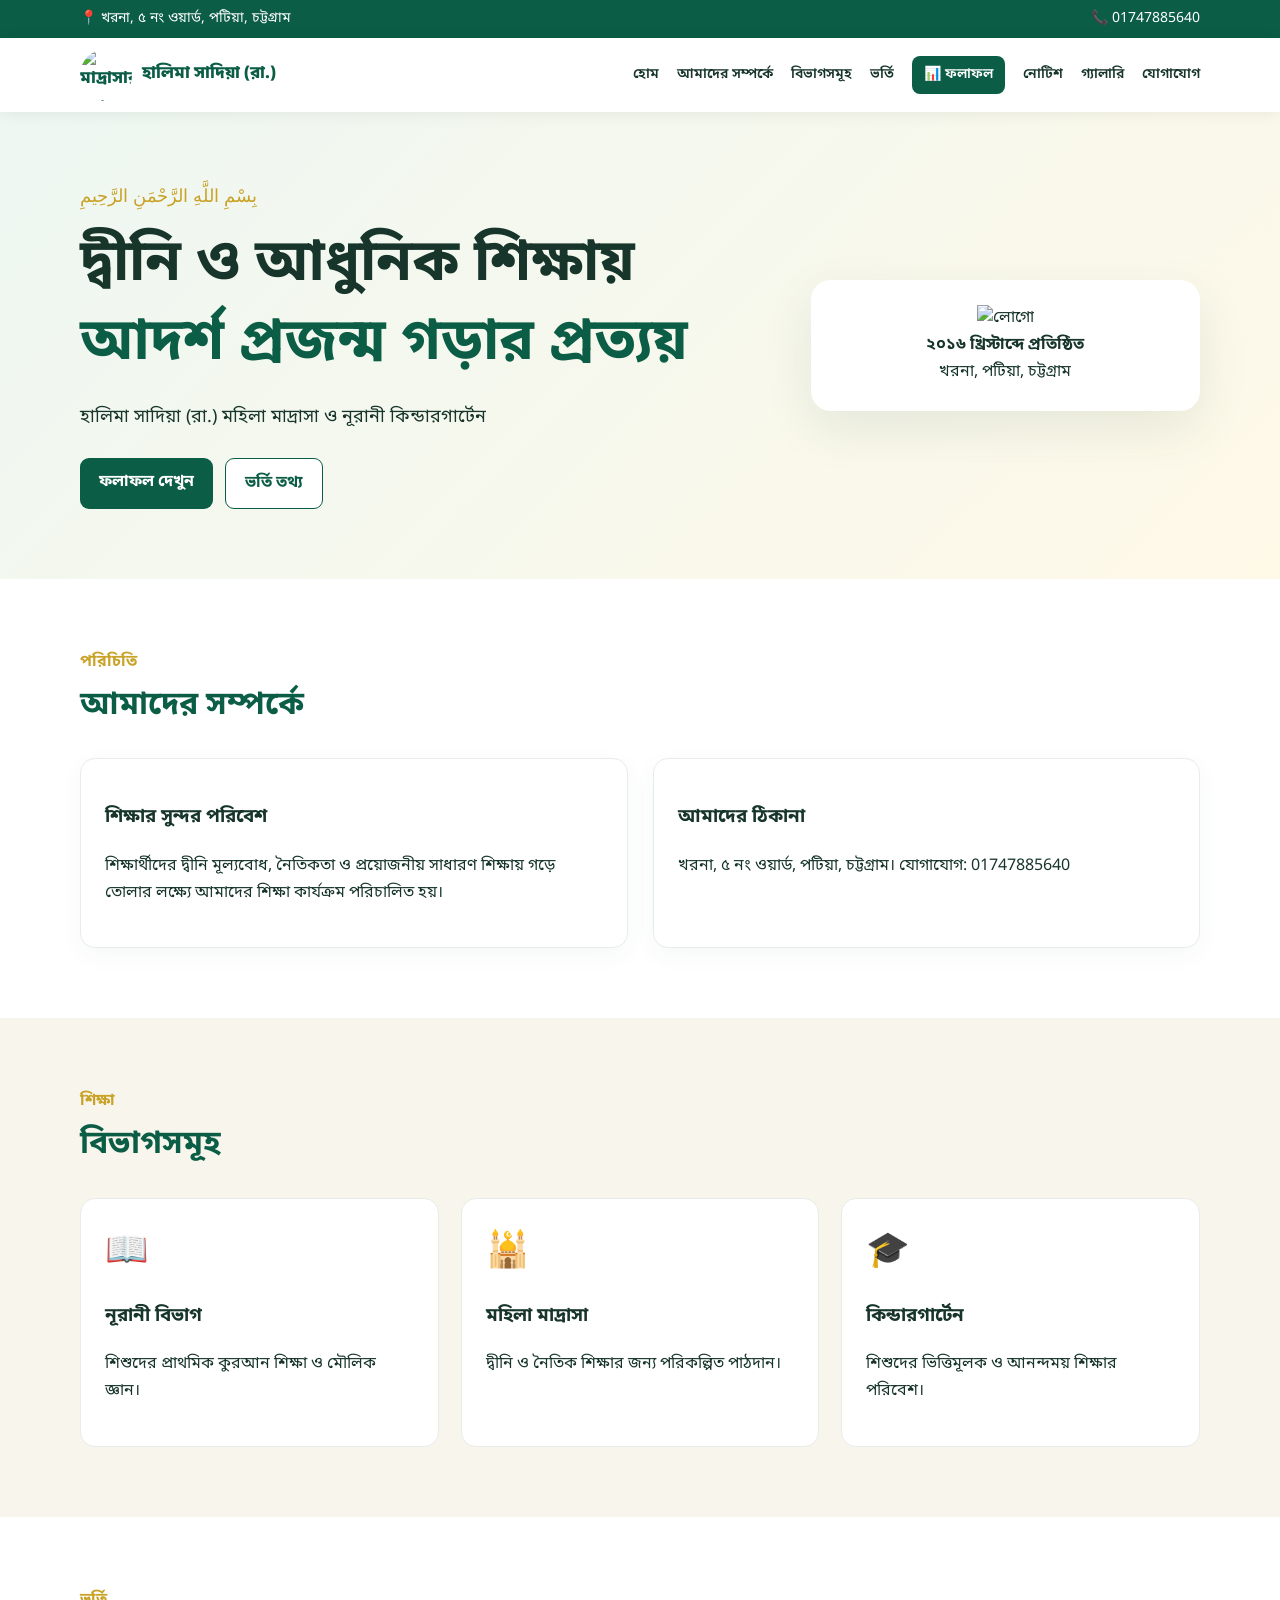
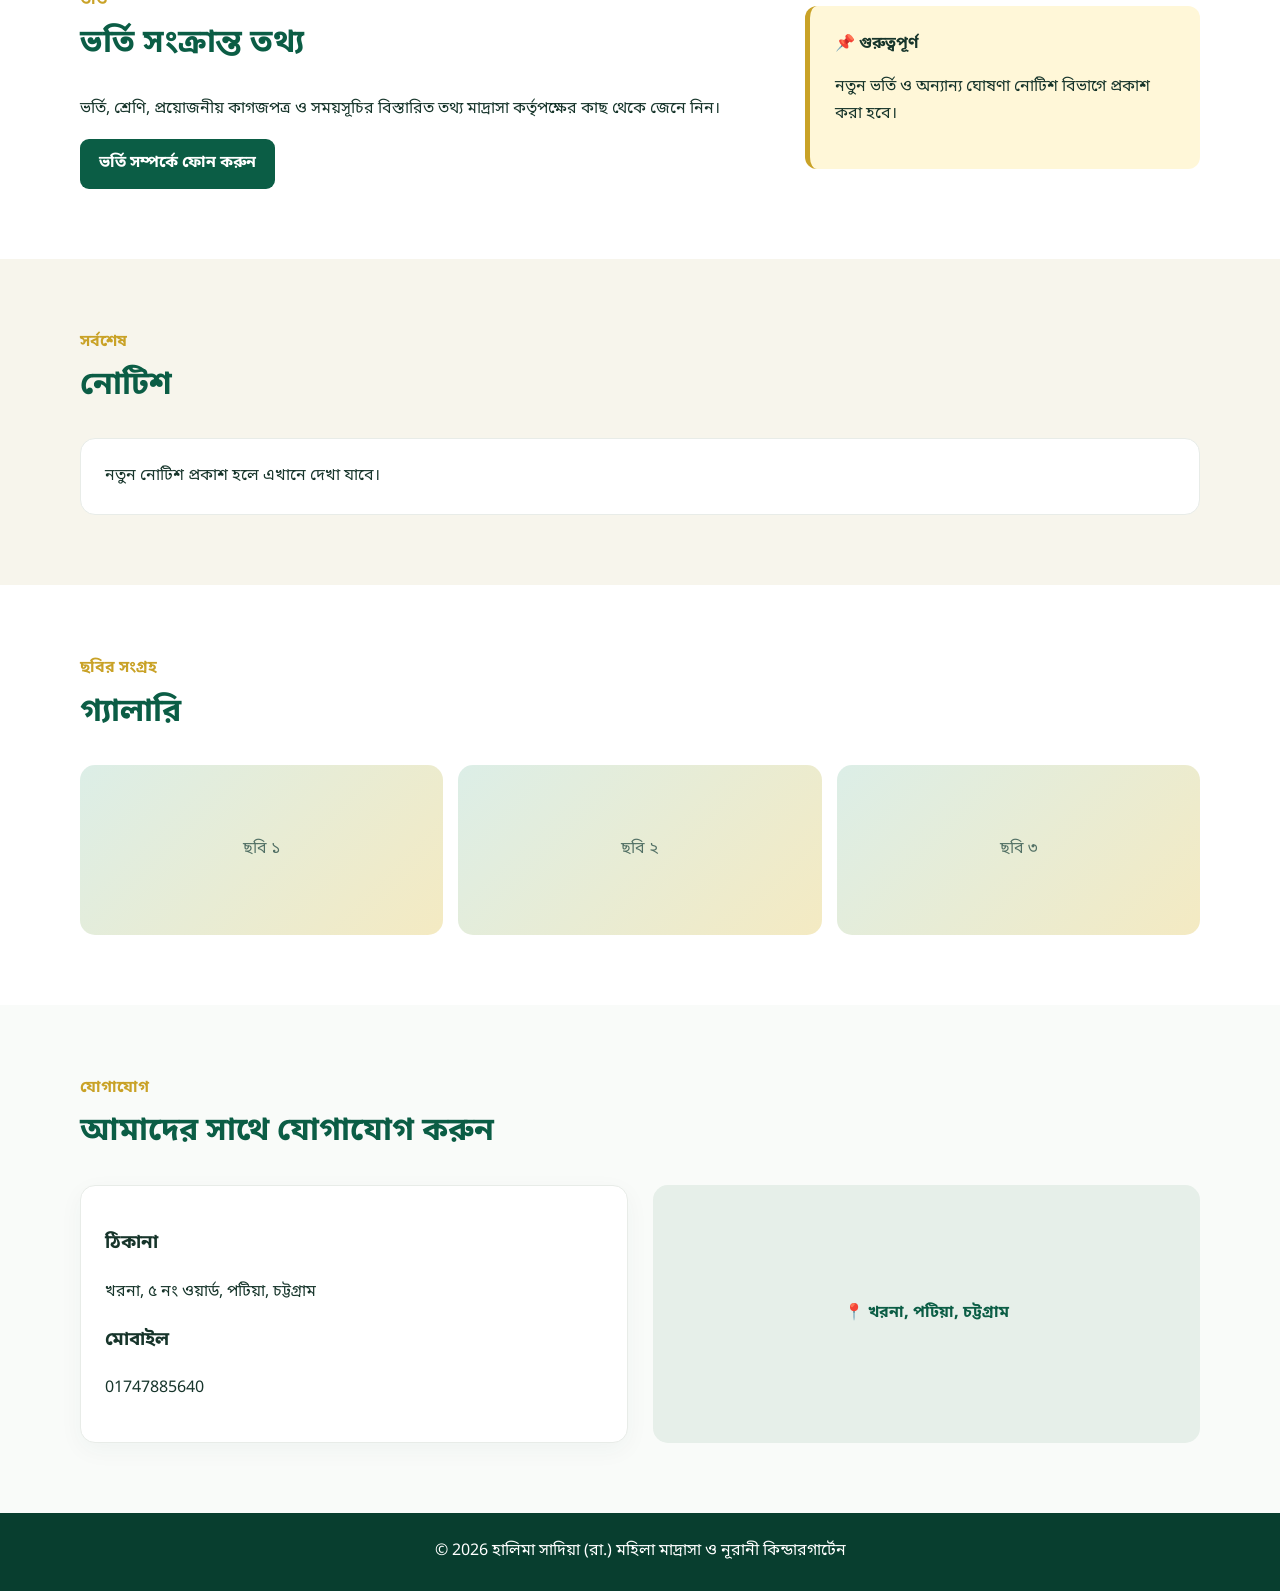
==== index.html @ 35c2274a "Add files via upload" ====
<!doctype html>
<html lang="bn">
<head>
  <meta charset="utf-8">
  <meta name="viewport" content="width=device-width,initial-scale=1">
  <title>হালিমা সাদিয়া (রা.) মহিলা মাদ্রাসা ও নূরানী কিন্ডারগার্টেন</title>
  <meta name="description" content="হালিমা সাদিয়া (রা.) মহিলা মাদ্রাসা ও নূরানী কিন্ডারগার্টেন — খরনা, ৫ নং ওয়ার্ড, পটিয়া, চট্টগ্রাম।">
  <link rel="stylesheet" href="style.css">
</head>
<body>
<header class="top">
  <div class="container topbar">
    <span>📍 খরনা, ৫ নং ওয়ার্ড, পটিয়া, চট্টগ্রাম</span>
    <a href="tel:01747885640">📞 01747885640</a>
  </div>
</header>

<nav class="nav">
  <div class="container nav-inner">
    <a class="brand" href="#home">
      <img src="assets/logo.jpg" alt="মাদ্রাসার লোগো">
      <span>হালিমা সাদিয়া (রা.)</span>
    </a>
    <button class="menu" aria-label="মেনু">☰</button>
    <div class="links">
      <a href="#home">হোম</a><a href="#about">আমাদের সম্পর্কে</a>
      <a href="#programs">বিভাগসমূহ</a><a href="#admission">ভর্তি</a>
      <a href="result.html" class="result-link">📊 ফলাফল</a>
      <a href="#notice">নোটিশ</a><a href="#gallery">গ্যালারি</a><a href="#contact">যোগাযোগ</a>
    </div>
  </div>
</nav>

<main id="home">
<section class="hero">
  <div class="container hero-grid">
    <div>
      <span class="eyebrow">بِسْمِ اللَّهِ الرَّحْمَنِ الرَّحِيمِ</span>
      <h1>দ্বীনি ও আধুনিক শিক্ষায়<br><strong>আদর্শ প্রজন্ম গড়ার প্রত্যয়</strong></h1>
      <p>হালিমা সাদিয়া (রা.) মহিলা মাদ্রাসা ও নূরানী কিন্ডারগার্টেন</p>
      <div class="actions">
        <a class="btn" href="result.html">ফলাফল দেখুন</a>
        <a class="btn ghost" href="#admission">ভর্তি তথ্য</a>
      </div>
    </div>
    <div class="hero-card">
      <img src="assets/logo.jpg" alt="লোগো">
      <div><b>২০১৬ খ্রিস্টাব্দে প্রতিষ্ঠিত</b><br>খরনা, পটিয়া, চট্টগ্রাম</div>
    </div>
  </div>
</section>

<section class="section" id="about">
  <div class="container">
    <div class="section-head"><span>পরিচিতি</span><h2>আমাদের সম্পর্কে</h2></div>
    <div class="two">
      <div class="card"><h3>শিক্ষার সুন্দর পরিবেশ</h3><p>শিক্ষার্থীদের দ্বীনি মূল্যবোধ, নৈতিকতা ও প্রয়োজনীয় সাধারণ শিক্ষায় গড়ে তোলার লক্ষ্যে আমাদের শিক্ষা কার্যক্রম পরিচালিত হয়।</p></div>
      <div class="card"><h3>আমাদের ঠিকানা</h3><p>খরনা, ৫ নং ওয়ার্ড, পটিয়া, চট্টগ্রাম। যোগাযোগ: <a href="tel:01747885640">01747885640</a></p></div>
    </div>
  </div>
</section>

<section class="section alt" id="programs">
  <div class="container">
    <div class="section-head"><span>শিক্ষা</span><h2>বিভাগসমূহ</h2></div>
    <div class="cards">
      <div class="card"><div class="icon">📖</div><h3>নূরানী বিভাগ</h3><p>শিশুদের প্রাথমিক কুরআন শিক্ষা ও মৌলিক জ্ঞান।</p></div>
      <div class="card"><div class="icon">🕌</div><h3>মহিলা মাদ্রাসা</h3><p>দ্বীনি ও নৈতিক শিক্ষার জন্য পরিকল্পিত পাঠদান।</p></div>
      <div class="card"><div class="icon">🎓</div><h3>কিন্ডারগার্টেন</h3><p>শিশুদের ভিত্তিমূলক ও আনন্দময় শিক্ষার পরিবেশ।</p></div>
    </div>
  </div>
</section>

<section class="section" id="admission">
  <div class="container feature">
    <div><div class="section-head"><span>ভর্তি</span><h2>ভর্তি সংক্রান্ত তথ্য</h2></div>
      <p>ভর্তি, শ্রেণি, প্রয়োজনীয় কাগজপত্র ও সময়সূচির বিস্তারিত তথ্য মাদ্রাসা কর্তৃপক্ষের কাছ থেকে জেনে নিন।</p>
      <a class="btn" href="tel:01747885640">ভর্তি সম্পর্কে ফোন করুন</a>
    </div>
    <div class="notice-box"><b>📌 গুরুত্বপূর্ণ</b><p>নতুন ভর্তি ও অন্যান্য ঘোষণা নোটিশ বিভাগে প্রকাশ করা হবে।</p></div>
  </div>
</section>

<section class="section alt" id="notice">
  <div class="container">
    <div class="section-head"><span>সর্বশেষ</span><h2>নোটিশ</h2></div>
    <div class="card empty">নতুন নোটিশ প্রকাশ হলে এখানে দেখা যাবে।</div>
  </div>
</section>

<section class="section" id="gallery">
  <div class="container">
    <div class="section-head"><span>ছবির সংগ্রহ</span><h2>গ্যালারি</h2></div>
    <div class="gallery"><div>ছবি ১</div><div>ছবি ২</div><div>ছবি ৩</div></div>
  </div>
</section>

<section class="section contact" id="contact">
  <div class="container">
    <div class="section-head"><span>যোগাযোগ</span><h2>আমাদের সাথে যোগাযোগ করুন</h2></div>
    <div class="two">
      <div class="card"><h3>ঠিকানা</h3><p>খরনা, ৫ নং ওয়ার্ড, পটিয়া, চট্টগ্রাম</p><h3>মোবাইল</h3><p><a href="tel:01747885640">01747885640</a></p></div>
      <div class="map"><span>📍 খরনা, পটিয়া, চট্টগ্রাম</span></div>
    </div>
  </div>
</section>
</main>

<footer><div class="container">© <span id="year"></span> হালিমা সাদিয়া (রা.) মহিলা মাদ্রাসা ও নূরানী কিন্ডারগার্টেন</div></footer>
<script>document.getElementById('year').textContent=new Date().getFullYear();</script>
</body>
</html>
---- style.css ----
@import url('https://fonts.googleapis.com/css2?family=Noto+Sans+Bengali:wght@400;500;600;700;800&display=swap');
:root{--green:#0b5d45;--green2:#08795a;--gold:#c9a227;--cream:#f7f5ec;--ink:#17352b;--white:#fff}
*{box-sizing:border-box}html{scroll-behavior:smooth}body{margin:0;font-family:'Noto Sans Bengali',sans-serif;color:var(--ink);background:#fff;line-height:1.7}
a{color:inherit;text-decoration:none}.container{width:min(1120px,92%);margin:auto}.top{background:var(--green);color:#fff;font-size:14px}.topbar{display:flex;justify-content:space-between;padding:7px 0}
.nav{position:sticky;top:0;z-index:10;background:#fff;box-shadow:0 2px 16px #0001}.nav-inner{min-height:74px;display:flex;align-items:center;justify-content:space-between;gap:20px}.brand{display:flex;align-items:center;gap:10px;font-weight:800;color:var(--green);font-size:17px}.brand img{width:52px;height:52px;object-fit:contain;border-radius:50%}.links{display:flex;gap:18px;align-items:center;font-size:14px;font-weight:600}.links a:hover{color:var(--gold)}.result-link{background:var(--green);color:#fff!important;padding:7px 12px;border-radius:8px}.menu{display:none;border:0;background:none;font-size:26px}.hero{background:linear-gradient(135deg,#eef7f2,#fff9e8);padding:70px 0}.hero-grid{display:grid;grid-template-columns:1.4fr .8fr;gap:50px;align-items:center}.eyebrow{color:var(--gold);font-size:18px}.hero h1{font-size:clamp(32px,5vw,58px);line-height:1.35;margin:15px 0}.hero h1 strong{color:var(--green)}.hero p{font-size:18px}.actions{display:flex;gap:12px;margin-top:25px}.btn{display:inline-block;background:var(--green);color:#fff;border:0;border-radius:9px;padding:11px 19px;font:inherit;font-weight:700;cursor:pointer}.btn:hover{background:var(--green2)}.ghost{background:#fff;color:var(--green);border:1px solid var(--green)}.hero-card{background:#fff;padding:25px;border-radius:20px;text-align:center;box-shadow:0 18px 50px #174d3a18}.hero-card img{width:220px;max-width:80%;height:auto}.section{padding:70px 0}.alt{background:var(--cream)}.section-head span{color:var(--gold);font-weight:700}.section-head h1,.section-head h2{margin:3px 0 25px;font-size:32px;color:var(--green)}.center{text-align:center}.two{display:grid;grid-template-columns:1fr 1fr;gap:25px}.cards{display:grid;grid-template-columns:repeat(3,1fr);gap:22px}.card{background:#fff;border:1px solid #e8ece8;border-radius:15px;padding:24px;box-shadow:0 7px 25px #174d3a0b}.alt .card{box-shadow:none}.icon{font-size:35px}.feature{display:grid;grid-template-columns:1.4fr .8fr;gap:35px;align-items:center}.notice-box{background:#fff7d8;border-left:5px solid var(--gold);padding:25px;border-radius:12px}.gallery{display:grid;grid-template-columns:repeat(3,1fr);gap:15px}.gallery div{height:170px;border-radius:15px;background:linear-gradient(135deg,#dceee7,#f4eac2);display:grid;place-items:center;color:#527065}.map{min-height:230px;border-radius:15px;background:#e6efe9;display:grid;place-items:center;color:var(--green);font-weight:700}.contact{background:#f9fbf9}footer{background:#083e2f;color:#fff;text-align:center;padding:25px}.narrow{max-width:720px}.result-page{padding:60px 0;min-height:80vh;background:linear-gradient(#f5faf7,#fff)}.result-search{display:grid;gap:10px}.result-search input,.result-search select{padding:12px;border:1px solid #ccd8d2;border-radius:8px;font:inherit}.result-card{margin-top:20px}.hidden{display:none}.msg{color:#9a6512}.note{margin-top:20px;color:#64766f;font-size:14px}.back{color:var(--green);font-weight:700}.admin{padding:60px 0}.admin li{margin:8px 0}
@media(max-width:850px){.links{display:none}.menu{display:block}.nav-inner{min-height:65px}.hero{padding:45px 0}.hero-grid,.feature,.two{grid-template-columns:1fr}.cards{grid-template-columns:1fr}.gallery{grid-template-columns:1fr 1fr}.topbar{display:block;text-align:center}.topbar a{display:block}.hero-card{order:-1}.hero h1{font-size:36px}}
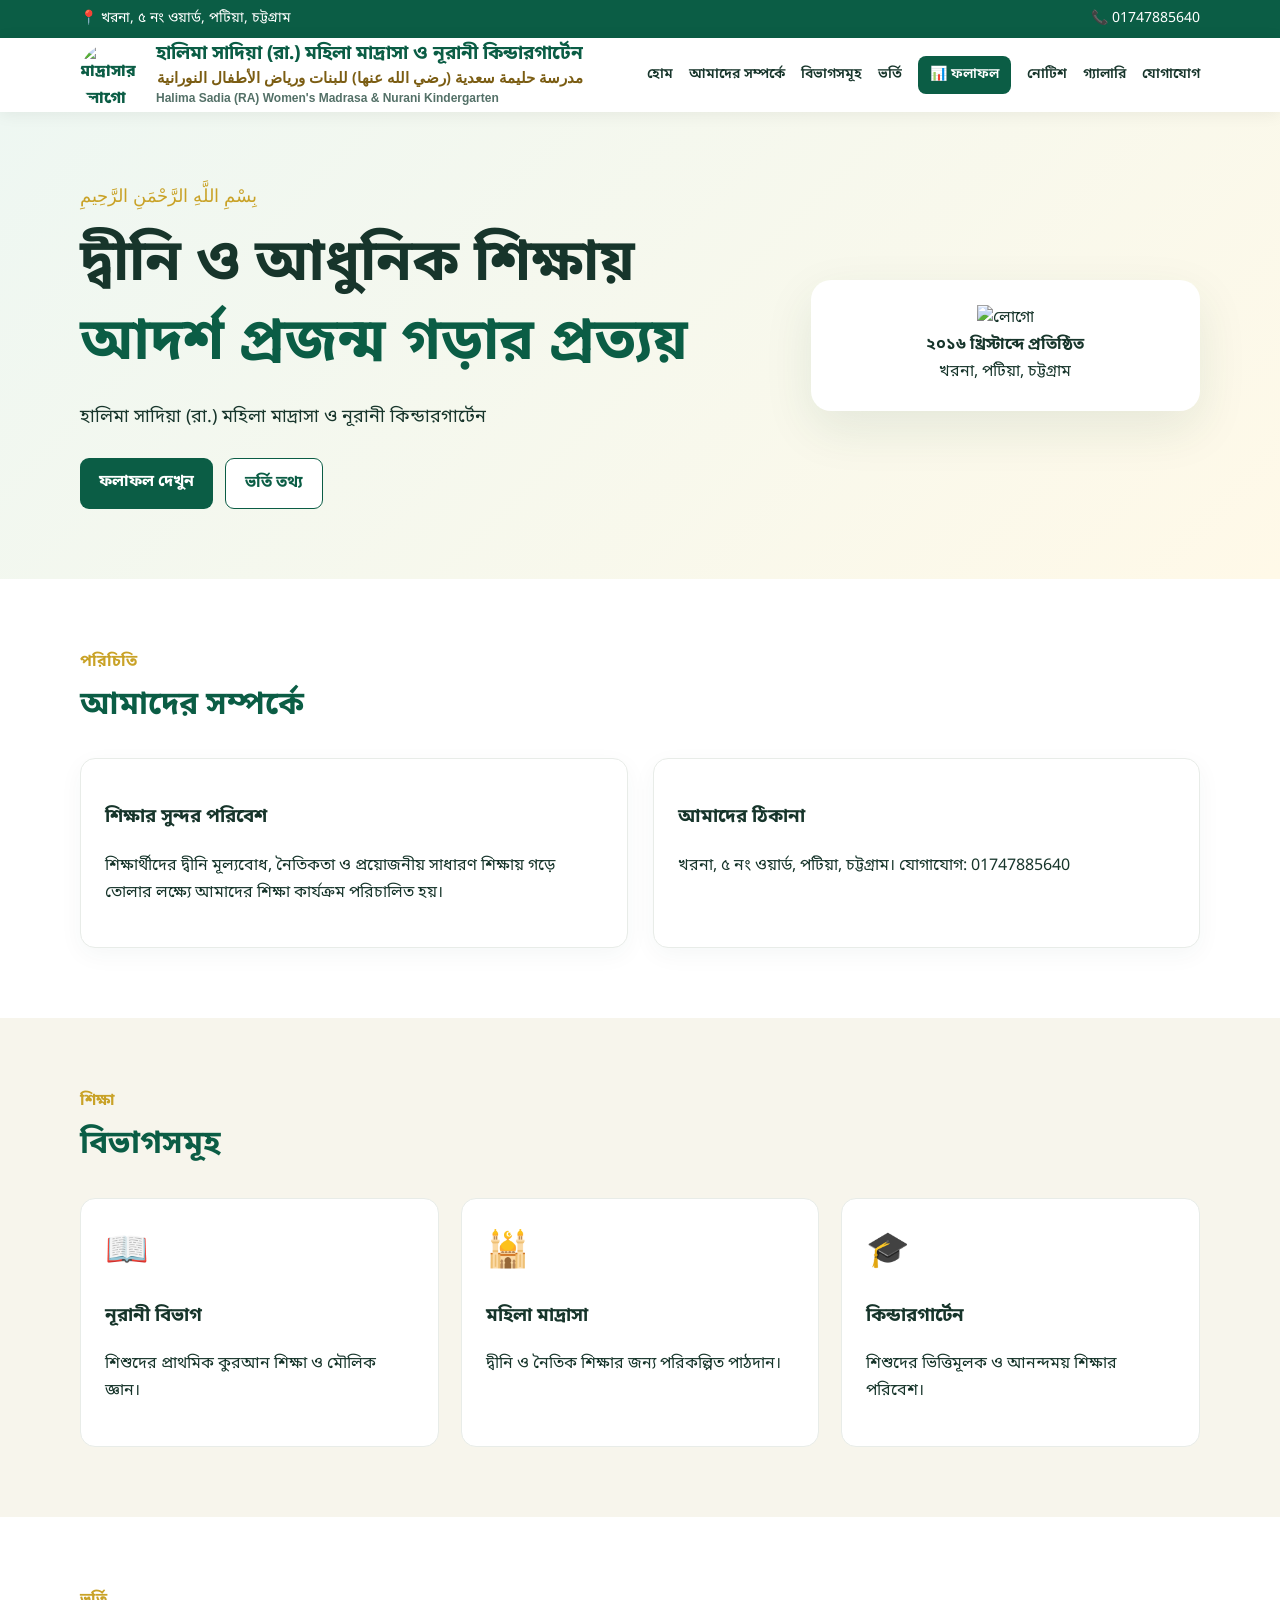
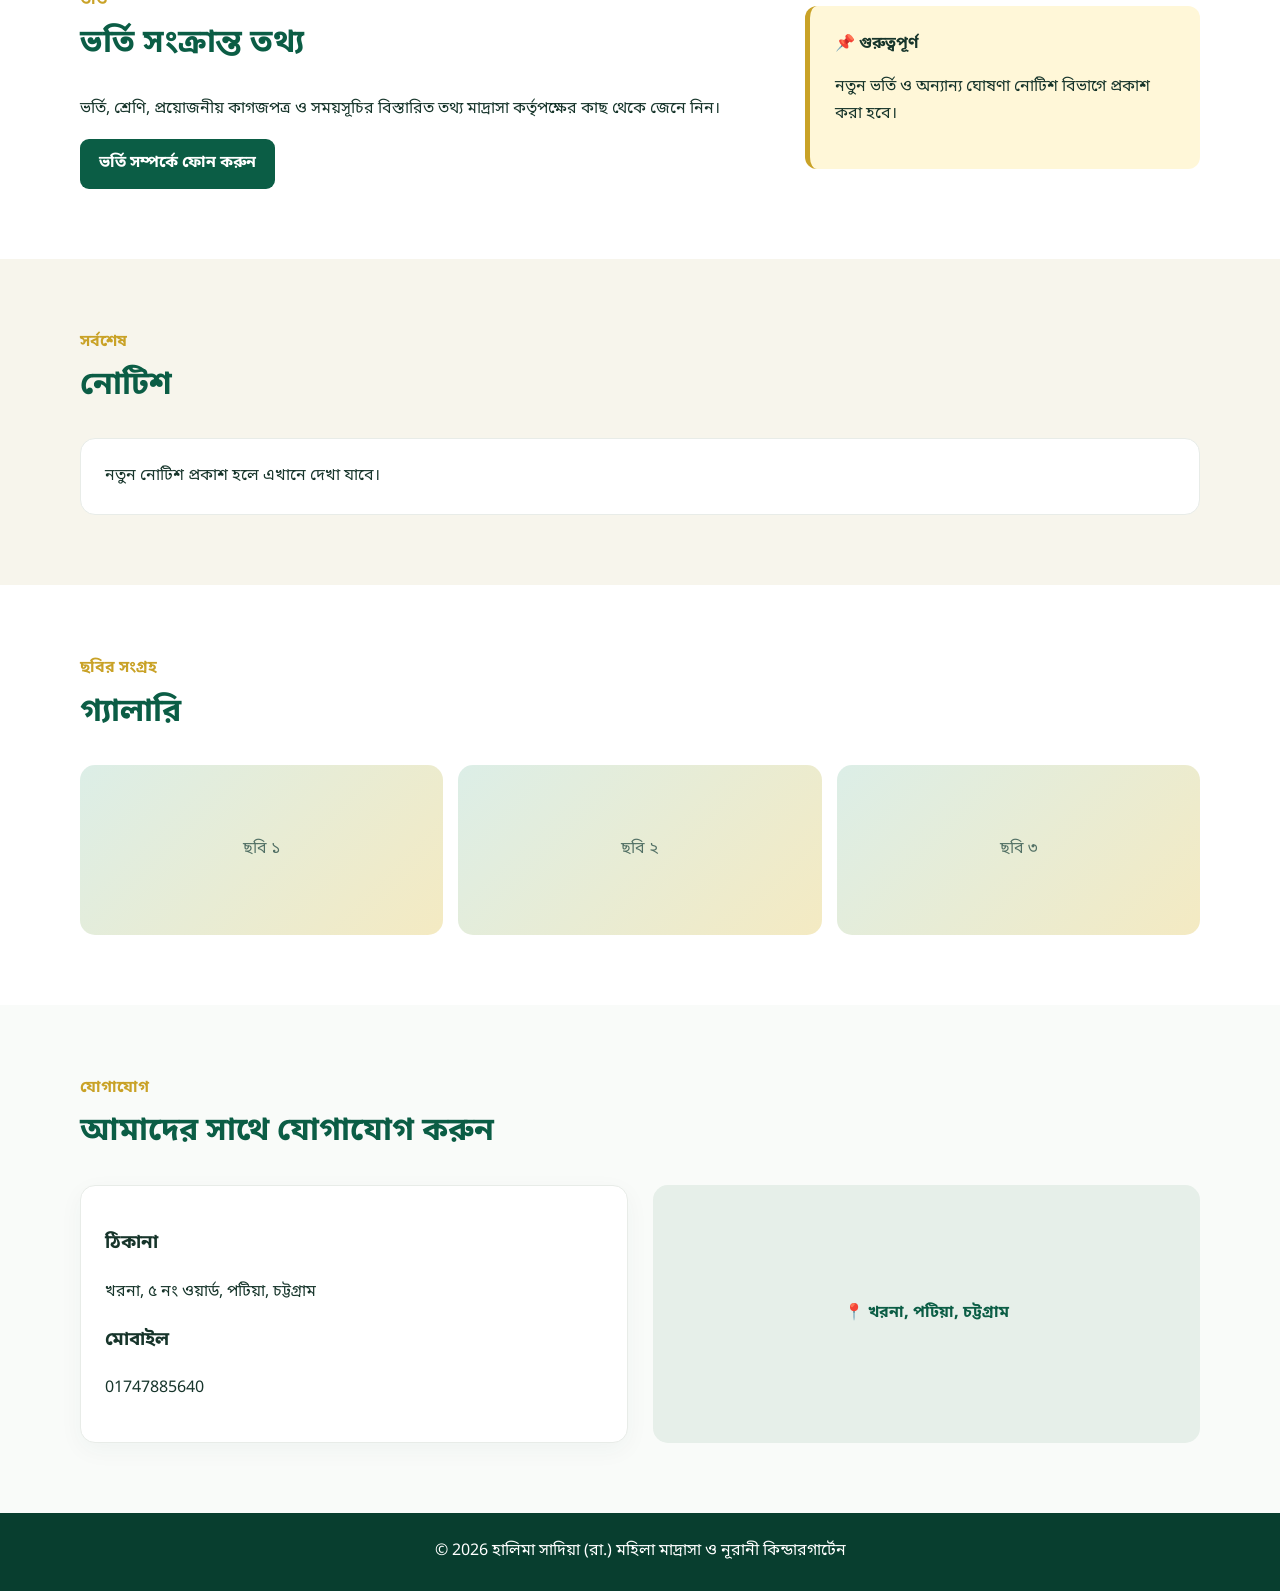
==== commit 6eb8a5e3: "Add files via upload" ====
--- a/index.html
+++ b/index.html
@@ -17,11 +17,15 @@
 
 <nav class="nav">
   <div class="container nav-inner">
-    <a class="brand" href="#home">
+    <a class="brand" href="#home" aria-label="মাদ্রাসার হোম পেজ">
       <img src="assets/logo.jpg" alt="মাদ্রাসার লোগো">
-      <span>হালিমা সাদিয়া (রা.)</span>
+      <span class="brand-text">
+        <b class="brand-bn">হালিমা সাদিয়া (রা.) মহিলা মাদ্রাসা ও নূরানী কিন্ডারগার্টেন</b>
+        <span class="brand-ar" lang="ar" dir="rtl">مدرسة حليمة سعدية (رضي الله عنها) للبنات ورياض الأطفال النورانية</span>
+        <span class="brand-en" lang="en">Halima Sadia (RA) Women's Madrasa &amp; Nurani Kindergarten</span>
+      </span>
     </a>
-    <button class="menu" aria-label="মেনু">☰</button>
+    <button class="menu" aria-label="মেনু" aria-expanded="false">☰</button>
     <div class="links">
       <a href="#home">হোম</a><a href="#about">আমাদের সম্পর্কে</a>
       <a href="#programs">বিভাগসমূহ</a><a href="#admission">ভর্তি</a>
@@ -107,6 +111,15 @@
 </main>
 
 <footer><div class="container">© <span id="year"></span> হালিমা সাদিয়া (রা.) মহিলা মাদ্রাসা ও নূরানী কিন্ডারগার্টেন</div></footer>
-<script>document.getElementById('year').textContent=new Date().getFullYear();</script>
+<script>
+  document.getElementById('year').textContent=new Date().getFullYear();
+  const menuBtn=document.querySelector('.menu');
+  const links=document.querySelector('.links');
+  menuBtn.addEventListener('click',()=>{
+    const open=links.classList.toggle('open');
+    menuBtn.setAttribute('aria-expanded',open?'true':'false');
+  });
+  links.querySelectorAll('a').forEach(a=>a.addEventListener('click',()=>links.classList.remove('open')));
+</script>
 </body>
 </html>
--- a/style.css
+++ b/style.css
@@ -2,5 +2,5 @@
 :root{--green:#0b5d45;--green2:#08795a;--gold:#c9a227;--cream:#f7f5ec;--ink:#17352b;--white:#fff}
 *{box-sizing:border-box}html{scroll-behavior:smooth}body{margin:0;font-family:'Noto Sans Bengali',sans-serif;color:var(--ink);background:#fff;line-height:1.7}
 a{color:inherit;text-decoration:none}.container{width:min(1120px,92%);margin:auto}.top{background:var(--green);color:#fff;font-size:14px}.topbar{display:flex;justify-content:space-between;padding:7px 0}
-.nav{position:sticky;top:0;z-index:10;background:#fff;box-shadow:0 2px 16px #0001}.nav-inner{min-height:74px;display:flex;align-items:center;justify-content:space-between;gap:20px}.brand{display:flex;align-items:center;gap:10px;font-weight:800;color:var(--green);font-size:17px}.brand img{width:52px;height:52px;object-fit:contain;border-radius:50%}.links{display:flex;gap:18px;align-items:center;font-size:14px;font-weight:600}.links a:hover{color:var(--gold)}.result-link{background:var(--green);color:#fff!important;padding:7px 12px;border-radius:8px}.menu{display:none;border:0;background:none;font-size:26px}.hero{background:linear-gradient(135deg,#eef7f2,#fff9e8);padding:70px 0}.hero-grid{display:grid;grid-template-columns:1.4fr .8fr;gap:50px;align-items:center}.eyebrow{color:var(--gold);font-size:18px}.hero h1{font-size:clamp(32px,5vw,58px);line-height:1.35;margin:15px 0}.hero h1 strong{color:var(--green)}.hero p{font-size:18px}.actions{display:flex;gap:12px;margin-top:25px}.btn{display:inline-block;background:var(--green);color:#fff;border:0;border-radius:9px;padding:11px 19px;font:inherit;font-weight:700;cursor:pointer}.btn:hover{background:var(--green2)}.ghost{background:#fff;color:var(--green);border:1px solid var(--green)}.hero-card{background:#fff;padding:25px;border-radius:20px;text-align:center;box-shadow:0 18px 50px #174d3a18}.hero-card img{width:220px;max-width:80%;height:auto}.section{padding:70px 0}.alt{background:var(--cream)}.section-head span{color:var(--gold);font-weight:700}.section-head h1,.section-head h2{margin:3px 0 25px;font-size:32px;color:var(--green)}.center{text-align:center}.two{display:grid;grid-template-columns:1fr 1fr;gap:25px}.cards{display:grid;grid-template-columns:repeat(3,1fr);gap:22px}.card{background:#fff;border:1px solid #e8ece8;border-radius:15px;padding:24px;box-shadow:0 7px 25px #174d3a0b}.alt .card{box-shadow:none}.icon{font-size:35px}.feature{display:grid;grid-template-columns:1.4fr .8fr;gap:35px;align-items:center}.notice-box{background:#fff7d8;border-left:5px solid var(--gold);padding:25px;border-radius:12px}.gallery{display:grid;grid-template-columns:repeat(3,1fr);gap:15px}.gallery div{height:170px;border-radius:15px;background:linear-gradient(135deg,#dceee7,#f4eac2);display:grid;place-items:center;color:#527065}.map{min-height:230px;border-radius:15px;background:#e6efe9;display:grid;place-items:center;color:var(--green);font-weight:700}.contact{background:#f9fbf9}footer{background:#083e2f;color:#fff;text-align:center;padding:25px}.narrow{max-width:720px}.result-page{padding:60px 0;min-height:80vh;background:linear-gradient(#f5faf7,#fff)}.result-search{display:grid;gap:10px}.result-search input,.result-search select{padding:12px;border:1px solid #ccd8d2;border-radius:8px;font:inherit}.result-card{margin-top:20px}.hidden{display:none}.msg{color:#9a6512}.note{margin-top:20px;color:#64766f;font-size:14px}.back{color:var(--green);font-weight:700}.admin{padding:60px 0}.admin li{margin:8px 0}
-@media(max-width:850px){.links{display:none}.menu{display:block}.nav-inner{min-height:65px}.hero{padding:45px 0}.hero-grid,.feature,.two{grid-template-columns:1fr}.cards{grid-template-columns:1fr}.gallery{grid-template-columns:1fr 1fr}.topbar{display:block;text-align:center}.topbar a{display:block}.hero-card{order:-1}.hero h1{font-size:36px}}
+.nav{position:sticky;top:0;z-index:10;background:#fff;box-shadow:0 2px 16px #0001}.nav-inner{min-height:74px;display:flex;align-items:center;justify-content:space-between;gap:20px}.brand{display:flex;align-items:center;gap:12px;font-weight:800;color:var(--green);max-width:570px}.brand img{width:64px;height:64px;object-fit:contain;border-radius:50%;flex:0 0 64px}.brand-text{display:flex;flex-direction:column;line-height:1.3}.brand-bn{font-size:19px}.brand-ar{font-size:15px;font-weight:600;color:#7b5d13;margin-top:2px}.brand-en{font-family:Arial,sans-serif;font-size:12px;font-weight:600;color:#537067;margin-top:2px}.links{display:flex;gap:16px;align-items:center;font-size:14px;font-weight:600}.links a:hover{color:var(--gold)}.result-link{background:var(--green);color:#fff!important;padding:7px 12px;border-radius:8px}.menu{display:none;border:0;background:none;font-size:26px}.hero{background:linear-gradient(135deg,#eef7f2,#fff9e8);padding:70px 0}.hero-grid{display:grid;grid-template-columns:1.4fr .8fr;gap:50px;align-items:center}.eyebrow{color:var(--gold);font-size:18px}.hero h1{font-size:clamp(32px,5vw,58px);line-height:1.35;margin:15px 0}.hero h1 strong{color:var(--green)}.hero p{font-size:18px}.actions{display:flex;gap:12px;margin-top:25px}.btn{display:inline-block;background:var(--green);color:#fff;border:0;border-radius:9px;padding:11px 19px;font:inherit;font-weight:700;cursor:pointer}.btn:hover{background:var(--green2)}.ghost{background:#fff;color:var(--green);border:1px solid var(--green)}.hero-card{background:#fff;padding:25px;border-radius:20px;text-align:center;box-shadow:0 18px 50px #174d3a18}.hero-card img{width:220px;max-width:80%;height:auto}.section{padding:70px 0}.alt{background:var(--cream)}.section-head span{color:var(--gold);font-weight:700}.section-head h1,.section-head h2{margin:3px 0 25px;font-size:32px;color:var(--green)}.center{text-align:center}.two{display:grid;grid-template-columns:1fr 1fr;gap:25px}.cards{display:grid;grid-template-columns:repeat(3,1fr);gap:22px}.card{background:#fff;border:1px solid #e8ece8;border-radius:15px;padding:24px;box-shadow:0 7px 25px #174d3a0b}.alt .card{box-shadow:none}.icon{font-size:35px}.feature{display:grid;grid-template-columns:1.4fr .8fr;gap:35px;align-items:center}.notice-box{background:#fff7d8;border-left:5px solid var(--gold);padding:25px;border-radius:12px}.gallery{display:grid;grid-template-columns:repeat(3,1fr);gap:15px}.gallery div{height:170px;border-radius:15px;background:linear-gradient(135deg,#dceee7,#f4eac2);display:grid;place-items:center;color:#527065}.map{min-height:230px;border-radius:15px;background:#e6efe9;display:grid;place-items:center;color:var(--green);font-weight:700}.contact{background:#f9fbf9}footer{background:#083e2f;color:#fff;text-align:center;padding:25px}.narrow{max-width:720px}.result-page{padding:60px 0;min-height:80vh;background:linear-gradient(#f5faf7,#fff)}.result-search{display:grid;gap:10px}.result-search input,.result-search select{padding:12px;border:1px solid #ccd8d2;border-radius:8px;font:inherit}.result-card{margin-top:20px}.hidden{display:none}.msg{color:#9a6512}.note{margin-top:20px;color:#64766f;font-size:14px}.back{color:var(--green);font-weight:700}.admin{padding:60px 0}.admin li{margin:8px 0}
+@media(max-width:850px){.links{display:none;position:absolute;left:4%;right:4%;top:calc(100% + 4px);background:#fff;border-radius:12px;box-shadow:0 12px 30px #0002;padding:10px;flex-direction:column;align-items:stretch;gap:4px}.links.open{display:flex}.links a{padding:10px 12px;border-radius:8px}.links a:hover{background:#f1f7f4}.menu{display:block}.nav-inner{min-height:72px;position:relative}.hero{padding:45px 0}.hero-grid,.feature,.two{grid-template-columns:1fr}.cards{grid-template-columns:1fr}.gallery{grid-template-columns:1fr 1fr}.topbar{display:block;text-align:center}.topbar a{display:block}.hero-card{order:-1}.hero h1{font-size:36px}.brand{max-width:calc(100% - 48px);gap:8px}.brand img{width:50px;height:50px;flex-basis:50px}.brand-bn{font-size:14px}.brand-ar{font-size:11px}.brand-en{font-size:9px}.nav-inner{gap:8px}}
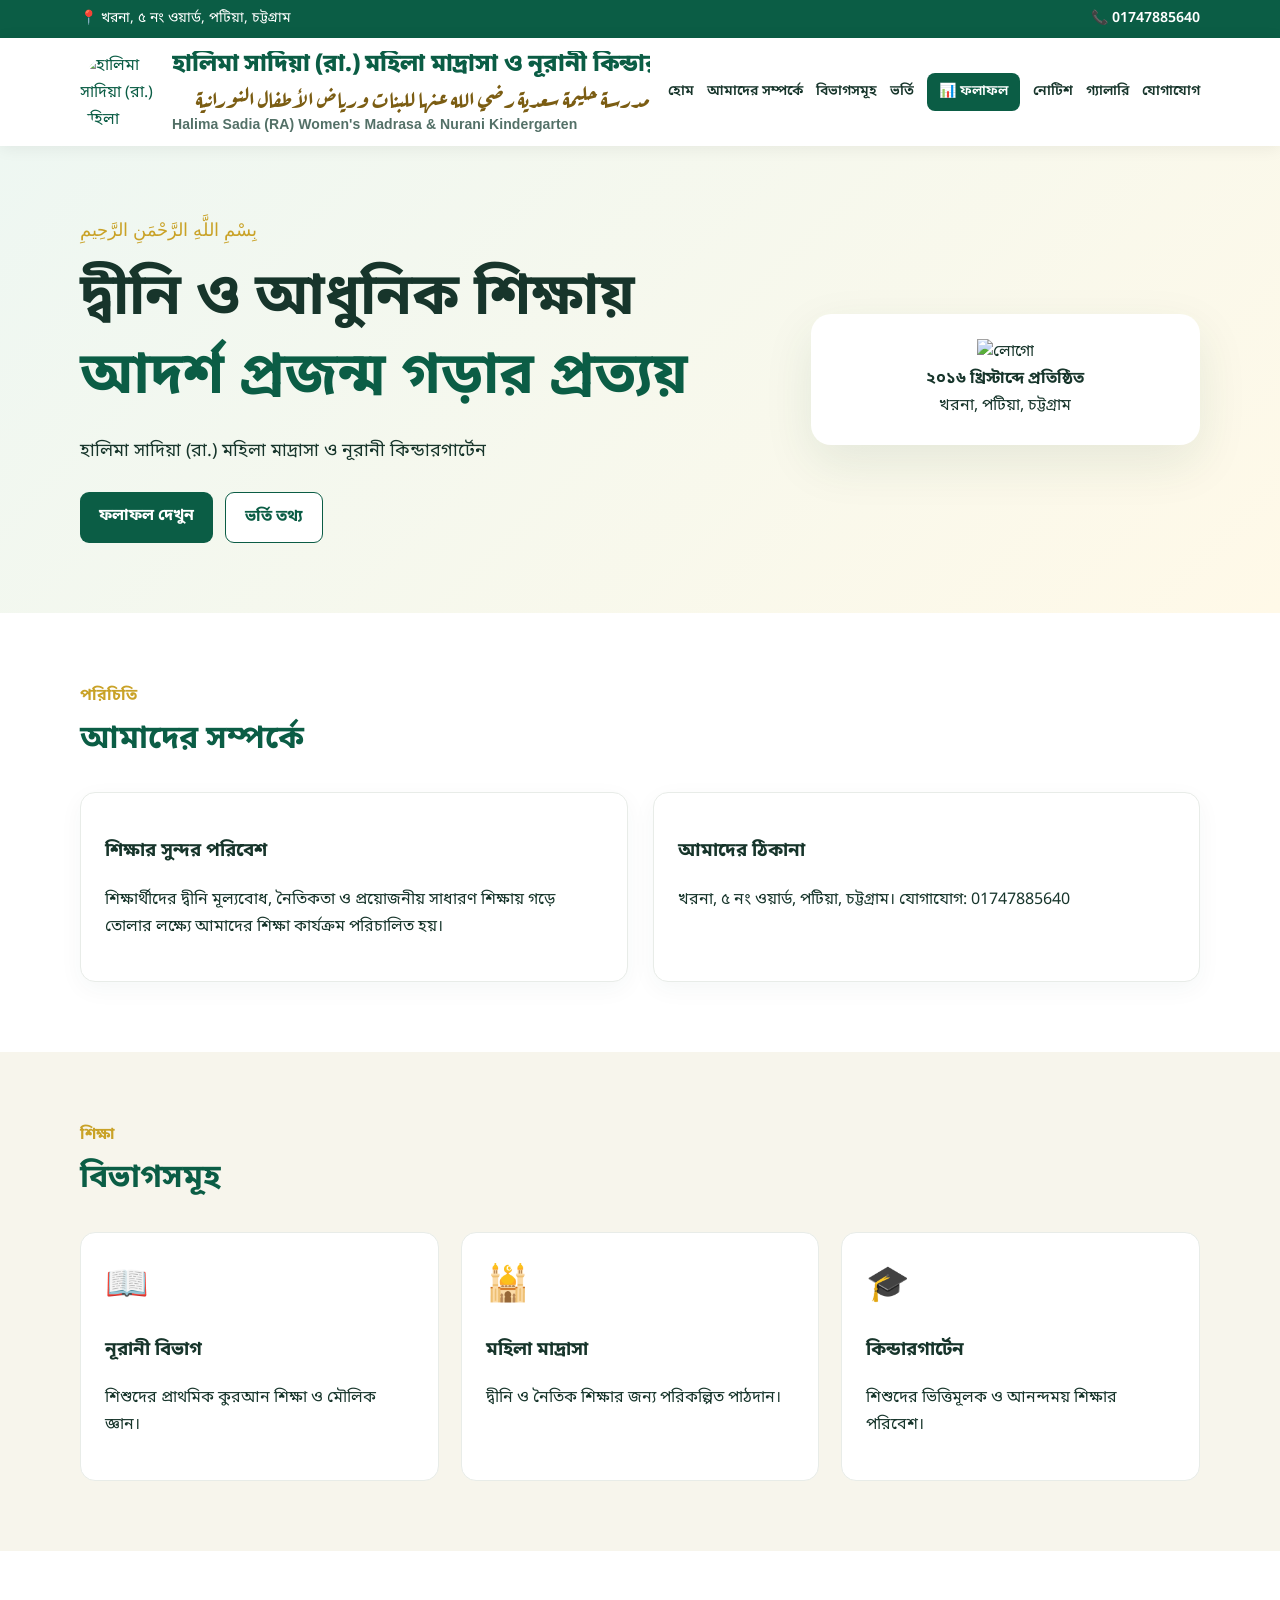
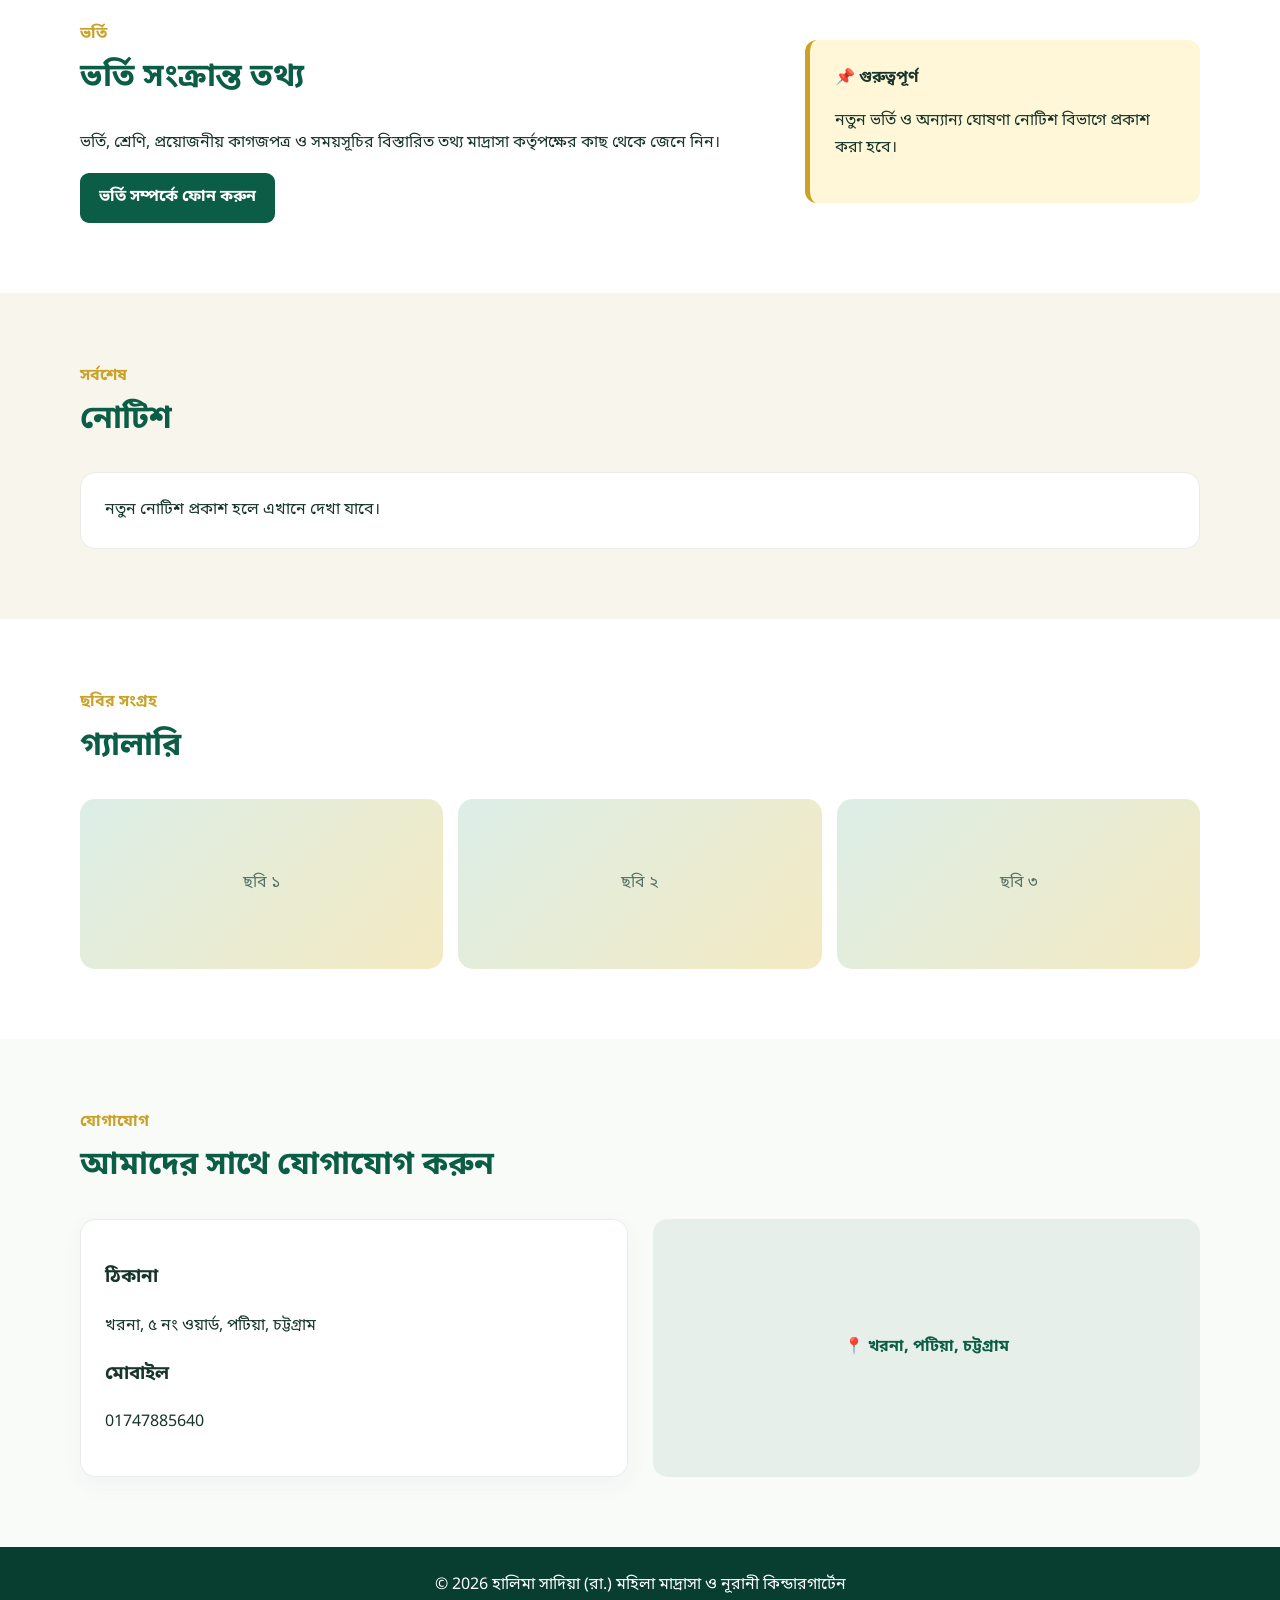
==== commit 0756f359: "Add files via upload" ====
--- a/index.html
+++ b/index.html
@@ -18,10 +18,10 @@
 <nav class="nav">
   <div class="container nav-inner">
     <a class="brand" href="#home" aria-label="মাদ্রাসার হোম পেজ">
-      <img src="assets/logo.jpg" alt="মাদ্রাসার লোগো">
+      <img src="assets/logo.jpg" alt="হালিমা সাদিয়া (রা.) মহিলা মাদ্রাসার লোগো">
       <span class="brand-text">
         <b class="brand-bn">হালিমা সাদিয়া (রা.) মহিলা মাদ্রাসা ও নূরানী কিন্ডারগার্টেন</b>
-        <span class="brand-ar" lang="ar" dir="rtl">مدرسة حليمة سعدية (رضي الله عنها) للبنات ورياض الأطفال النورانية</span>
+        <span class="brand-ar" lang="ar" dir="rtl">مدرسة حليمة سعدية رضي الله عنها للبنات ورياض الأطفال النورانية</span>
         <span class="brand-en" lang="en">Halima Sadia (RA) Women's Madrasa &amp; Nurani Kindergarten</span>
       </span>
     </a>
--- a/style.css
+++ b/style.css
@@ -1,6 +1,17 @@
-@import url('https://fonts.googleapis.com/css2?family=Noto+Sans+Bengali:wght@400;500;600;700;800&display=swap');
+@import url('https://fonts.googleapis.com/css2?family=Aref+Ruqaa:wght@400;700&family=Noto+Sans+Bengali:wght@400;500;600;700;800&display=swap');
 :root{--green:#0b5d45;--green2:#08795a;--gold:#c9a227;--cream:#f7f5ec;--ink:#17352b;--white:#fff}
-*{box-sizing:border-box}html{scroll-behavior:smooth}body{margin:0;font-family:'Noto Sans Bengali',sans-serif;color:var(--ink);background:#fff;line-height:1.7}
-a{color:inherit;text-decoration:none}.container{width:min(1120px,92%);margin:auto}.top{background:var(--green);color:#fff;font-size:14px}.topbar{display:flex;justify-content:space-between;padding:7px 0}
-.nav{position:sticky;top:0;z-index:10;background:#fff;box-shadow:0 2px 16px #0001}.nav-inner{min-height:74px;display:flex;align-items:center;justify-content:space-between;gap:20px}.brand{display:flex;align-items:center;gap:12px;font-weight:800;color:var(--green);max-width:570px}.brand img{width:64px;height:64px;object-fit:contain;border-radius:50%;flex:0 0 64px}.brand-text{display:flex;flex-direction:column;line-height:1.3}.brand-bn{font-size:19px}.brand-ar{font-size:15px;font-weight:600;color:#7b5d13;margin-top:2px}.brand-en{font-family:Arial,sans-serif;font-size:12px;font-weight:600;color:#537067;margin-top:2px}.links{display:flex;gap:16px;align-items:center;font-size:14px;font-weight:600}.links a:hover{color:var(--gold)}.result-link{background:var(--green);color:#fff!important;padding:7px 12px;border-radius:8px}.menu{display:none;border:0;background:none;font-size:26px}.hero{background:linear-gradient(135deg,#eef7f2,#fff9e8);padding:70px 0}.hero-grid{display:grid;grid-template-columns:1.4fr .8fr;gap:50px;align-items:center}.eyebrow{color:var(--gold);font-size:18px}.hero h1{font-size:clamp(32px,5vw,58px);line-height:1.35;margin:15px 0}.hero h1 strong{color:var(--green)}.hero p{font-size:18px}.actions{display:flex;gap:12px;margin-top:25px}.btn{display:inline-block;background:var(--green);color:#fff;border:0;border-radius:9px;padding:11px 19px;font:inherit;font-weight:700;cursor:pointer}.btn:hover{background:var(--green2)}.ghost{background:#fff;color:var(--green);border:1px solid var(--green)}.hero-card{background:#fff;padding:25px;border-radius:20px;text-align:center;box-shadow:0 18px 50px #174d3a18}.hero-card img{width:220px;max-width:80%;height:auto}.section{padding:70px 0}.alt{background:var(--cream)}.section-head span{color:var(--gold);font-weight:700}.section-head h1,.section-head h2{margin:3px 0 25px;font-size:32px;color:var(--green)}.center{text-align:center}.two{display:grid;grid-template-columns:1fr 1fr;gap:25px}.cards{display:grid;grid-template-columns:repeat(3,1fr);gap:22px}.card{background:#fff;border:1px solid #e8ece8;border-radius:15px;padding:24px;box-shadow:0 7px 25px #174d3a0b}.alt .card{box-shadow:none}.icon{font-size:35px}.feature{display:grid;grid-template-columns:1.4fr .8fr;gap:35px;align-items:center}.notice-box{background:#fff7d8;border-left:5px solid var(--gold);padding:25px;border-radius:12px}.gallery{display:grid;grid-template-columns:repeat(3,1fr);gap:15px}.gallery div{height:170px;border-radius:15px;background:linear-gradient(135deg,#dceee7,#f4eac2);display:grid;place-items:center;color:#527065}.map{min-height:230px;border-radius:15px;background:#e6efe9;display:grid;place-items:center;color:var(--green);font-weight:700}.contact{background:#f9fbf9}footer{background:#083e2f;color:#fff;text-align:center;padding:25px}.narrow{max-width:720px}.result-page{padding:60px 0;min-height:80vh;background:linear-gradient(#f5faf7,#fff)}.result-search{display:grid;gap:10px}.result-search input,.result-search select{padding:12px;border:1px solid #ccd8d2;border-radius:8px;font:inherit}.result-card{margin-top:20px}.hidden{display:none}.msg{color:#9a6512}.note{margin-top:20px;color:#64766f;font-size:14px}.back{color:var(--green);font-weight:700}.admin{padding:60px 0}.admin li{margin:8px 0}
-@media(max-width:850px){.links{display:none;position:absolute;left:4%;right:4%;top:calc(100% + 4px);background:#fff;border-radius:12px;box-shadow:0 12px 30px #0002;padding:10px;flex-direction:column;align-items:stretch;gap:4px}.links.open{display:flex}.links a{padding:10px 12px;border-radius:8px}.links a:hover{background:#f1f7f4}.menu{display:block}.nav-inner{min-height:72px;position:relative}.hero{padding:45px 0}.hero-grid,.feature,.two{grid-template-columns:1fr}.cards{grid-template-columns:1fr}.gallery{grid-template-columns:1fr 1fr}.topbar{display:block;text-align:center}.topbar a{display:block}.hero-card{order:-1}.hero h1{font-size:36px}.brand{max-width:calc(100% - 48px);gap:8px}.brand img{width:50px;height:50px;flex-basis:50px}.brand-bn{font-size:14px}.brand-ar{font-size:11px}.brand-en{font-size:9px}.nav-inner{gap:8px}}
+*{box-sizing:border-box}html{scroll-behavior:smooth}body{margin:0;font-family:'Noto Sans Bengali',sans-serif;color:var(--ink);background:#fff;line-height:1.7;overflow-x:hidden}
+a{color:inherit;text-decoration:none}.container{width:min(1120px,92%);margin:auto}
+.top{background:var(--green);color:#fff;font-size:14px}.topbar{display:flex;justify-content:space-between;padding:7px 0}.topbar a{font-weight:600}
+.nav{position:sticky;top:0;z-index:10;background:#fff;box-shadow:0 2px 16px #0001}.nav-inner{min-height:108px;display:flex;align-items:center;justify-content:space-between;gap:18px;position:relative}
+.brand{display:flex;align-items:center;gap:14px;color:var(--green);min-width:0;max-width:720px}.brand img{width:78px;height:78px;object-fit:contain;border-radius:50%;flex:0 0 78px;background:#fff}.brand-text{display:flex;flex-direction:column;align-items:flex-start;line-height:1.18;min-width:0}.brand-bn,.brand-ar,.brand-en{display:block;width:100%;white-space:nowrap;overflow:hidden;text-overflow:clip}.brand-bn{font-size:clamp(17px,2vw,24px);font-weight:800;letter-spacing:-.2px}.brand-ar{font-family:'Aref Ruqaa',serif;font-size:clamp(17px,1.8vw,23px);font-weight:700;color:#7b5d13;margin-top:3px;line-height:1.35}.brand-en{font-family:Arial,sans-serif;font-size:clamp(11px,1.15vw,14px);font-weight:700;color:#537067;margin-top:3px;letter-spacing:.1px}
+.links{display:flex;gap:13px;align-items:center;font-size:14px;font-weight:600;white-space:nowrap}.links a:hover{color:var(--gold)}.result-link{background:var(--green);color:#fff!important;padding:7px 12px;border-radius:8px}.menu{display:none;border:0;background:none;font-size:27px;color:var(--green);padding:5px}
+.hero{background:linear-gradient(135deg,#eef7f2,#fff9e8);padding:70px 0}.hero-grid{display:grid;grid-template-columns:1.4fr .8fr;gap:50px;align-items:center}.eyebrow{color:var(--gold);font-size:18px}.hero h1{font-size:clamp(32px,5vw,58px);line-height:1.35;margin:15px 0}.hero h1 strong{color:var(--green)}.hero p{font-size:18px}.actions{display:flex;gap:12px;margin-top:25px}.btn{display:inline-block;background:var(--green);color:#fff;border:0;border-radius:9px;padding:11px 19px;font:inherit;font-weight:700;cursor:pointer}.btn:hover{background:var(--green2)}.ghost{background:#fff;color:var(--green);border:1px solid var(--green)}.hero-card{background:#fff;padding:25px;border-radius:20px;text-align:center;box-shadow:0 18px 50px #174d3a18}.hero-card img{width:220px;max-width:80%;height:auto}
+.section{padding:70px 0}.alt{background:var(--cream)}.section-head span{color:var(--gold);font-weight:700}.section-head h1,.section-head h2{margin:3px 0 25px;font-size:32px;color:var(--green)}.center{text-align:center}.two{display:grid;grid-template-columns:1fr 1fr;gap:25px}.cards{display:grid;grid-template-columns:repeat(3,1fr);gap:22px}.card{background:#fff;border:1px solid #e8ece8;border-radius:15px;padding:24px;box-shadow:0 7px 25px #174d3a0b}.alt .card{box-shadow:none}.icon{font-size:35px}.feature{display:grid;grid-template-columns:1.4fr .8fr;gap:35px;align-items:center}.notice-box{background:#fff7d8;border-left:5px solid var(--gold);padding:25px;border-radius:12px}.gallery{display:grid;grid-template-columns:repeat(3,1fr);gap:15px}.gallery div{height:170px;border-radius:15px;background:linear-gradient(135deg,#dceee7,#f4eac2);display:grid;place-items:center;color:#527065}.map{min-height:230px;border-radius:15px;background:#e6efe9;display:grid;place-items:center;color:var(--green);font-weight:700}.contact{background:#f9fbf9}footer{background:#083e2f;color:#fff;text-align:center;padding:25px}.narrow{max-width:720px}.result-page{padding:60px 0;min-height:80vh;background:linear-gradient(#f5faf7,#fff)}.result-search{display:grid;gap:10px}.result-search input,.result-search select{padding:12px;border:1px solid #ccd8d2;border-radius:8px;font:inherit}.result-card{margin-top:20px}.hidden{display:none}.msg{color:#9a6512}.note{margin-top:20px;color:#64766f;font-size:14px}.back{color:var(--green);font-weight:700}.admin{padding:60px 0}.admin li{margin:8px 0}
+@media(max-width:1100px){.brand{max-width:560px}.links{gap:8px;font-size:13px}.brand img{width:68px;height:68px;flex-basis:68px}}
+@media(max-width:850px){
+  .topbar{display:block;text-align:center;padding:6px 0}.topbar a{display:block}
+  .nav-inner{min-height:142px;justify-content:center;padding:10px 0 12px}.brand{width:100%;max-width:none;display:flex;align-items:center;justify-content:center;gap:7px}.brand img{width:58px;height:58px;flex-basis:58px}.brand-text{align-items:center;flex:1;min-width:0}.brand-bn{font-size:clamp(13px,4vw,17px);text-align:center}.brand-ar{font-size:clamp(12px,3.7vw,16px);text-align:center;margin-top:2px}.brand-en{font-size:clamp(9px,2.8vw,12px);text-align:center;margin-top:2px}.menu{display:block;position:absolute;right:2%;top:50%;transform:translateY(-50%);z-index:3}.links{display:none;position:absolute;left:4%;right:4%;top:calc(100% - 4px);background:#fff;border-radius:12px;box-shadow:0 12px 30px #0002;padding:10px;flex-direction:column;align-items:stretch;gap:4px}.links.open{display:flex}.links a{padding:10px 12px;border-radius:8px}.links a:hover{background:#f1f7f4}
+  .hero{padding:45px 0}.hero-grid,.feature,.two{grid-template-columns:1fr}.cards{grid-template-columns:1fr}.gallery{grid-template-columns:1fr 1fr}.hero-card{order:-1}.hero h1{font-size:36px}
+}
+@media(max-width:430px){.brand{padding-right:24px}.brand img{width:48px;height:48px;flex-basis:48px}.brand-bn{font-size:13px}.brand-ar{font-size:11.5px}.brand-en{font-size:9px}.nav-inner{min-height:126px}.hero h1{font-size:32px}.section{padding:55px 0}}
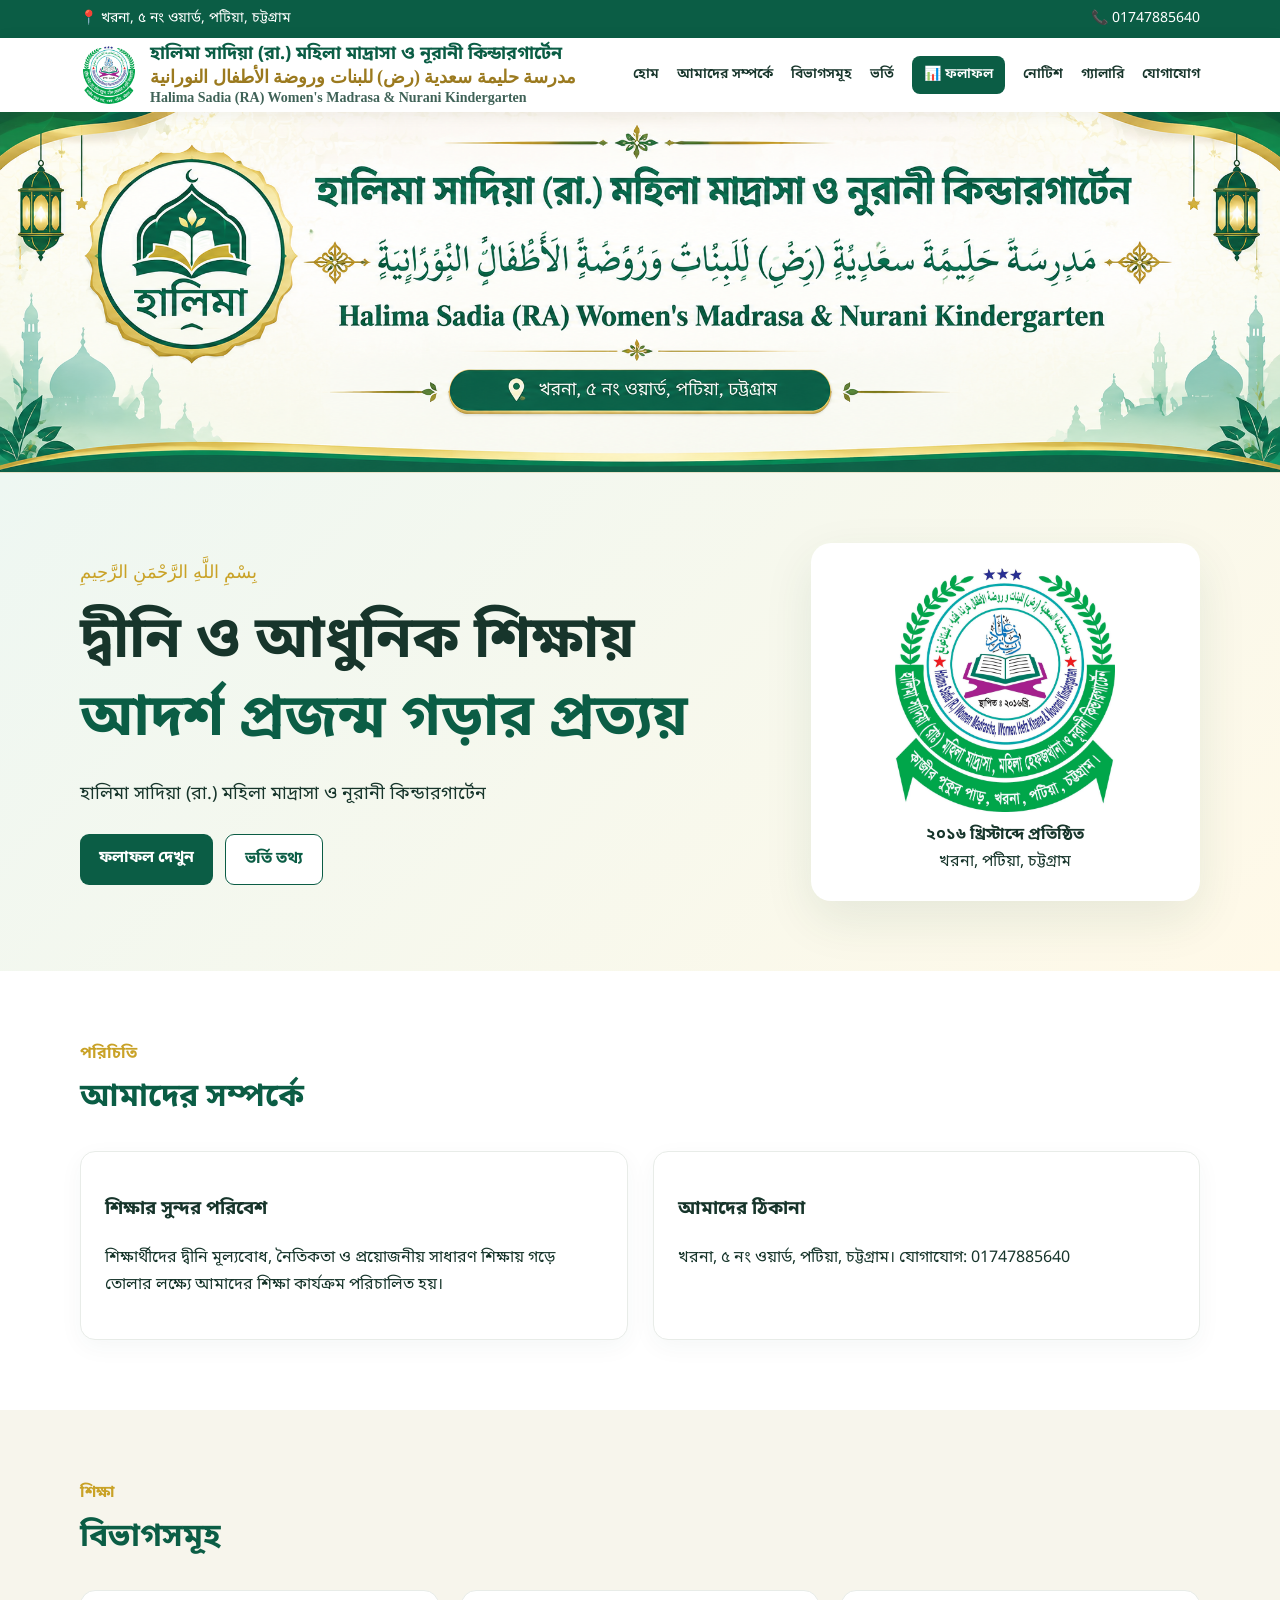
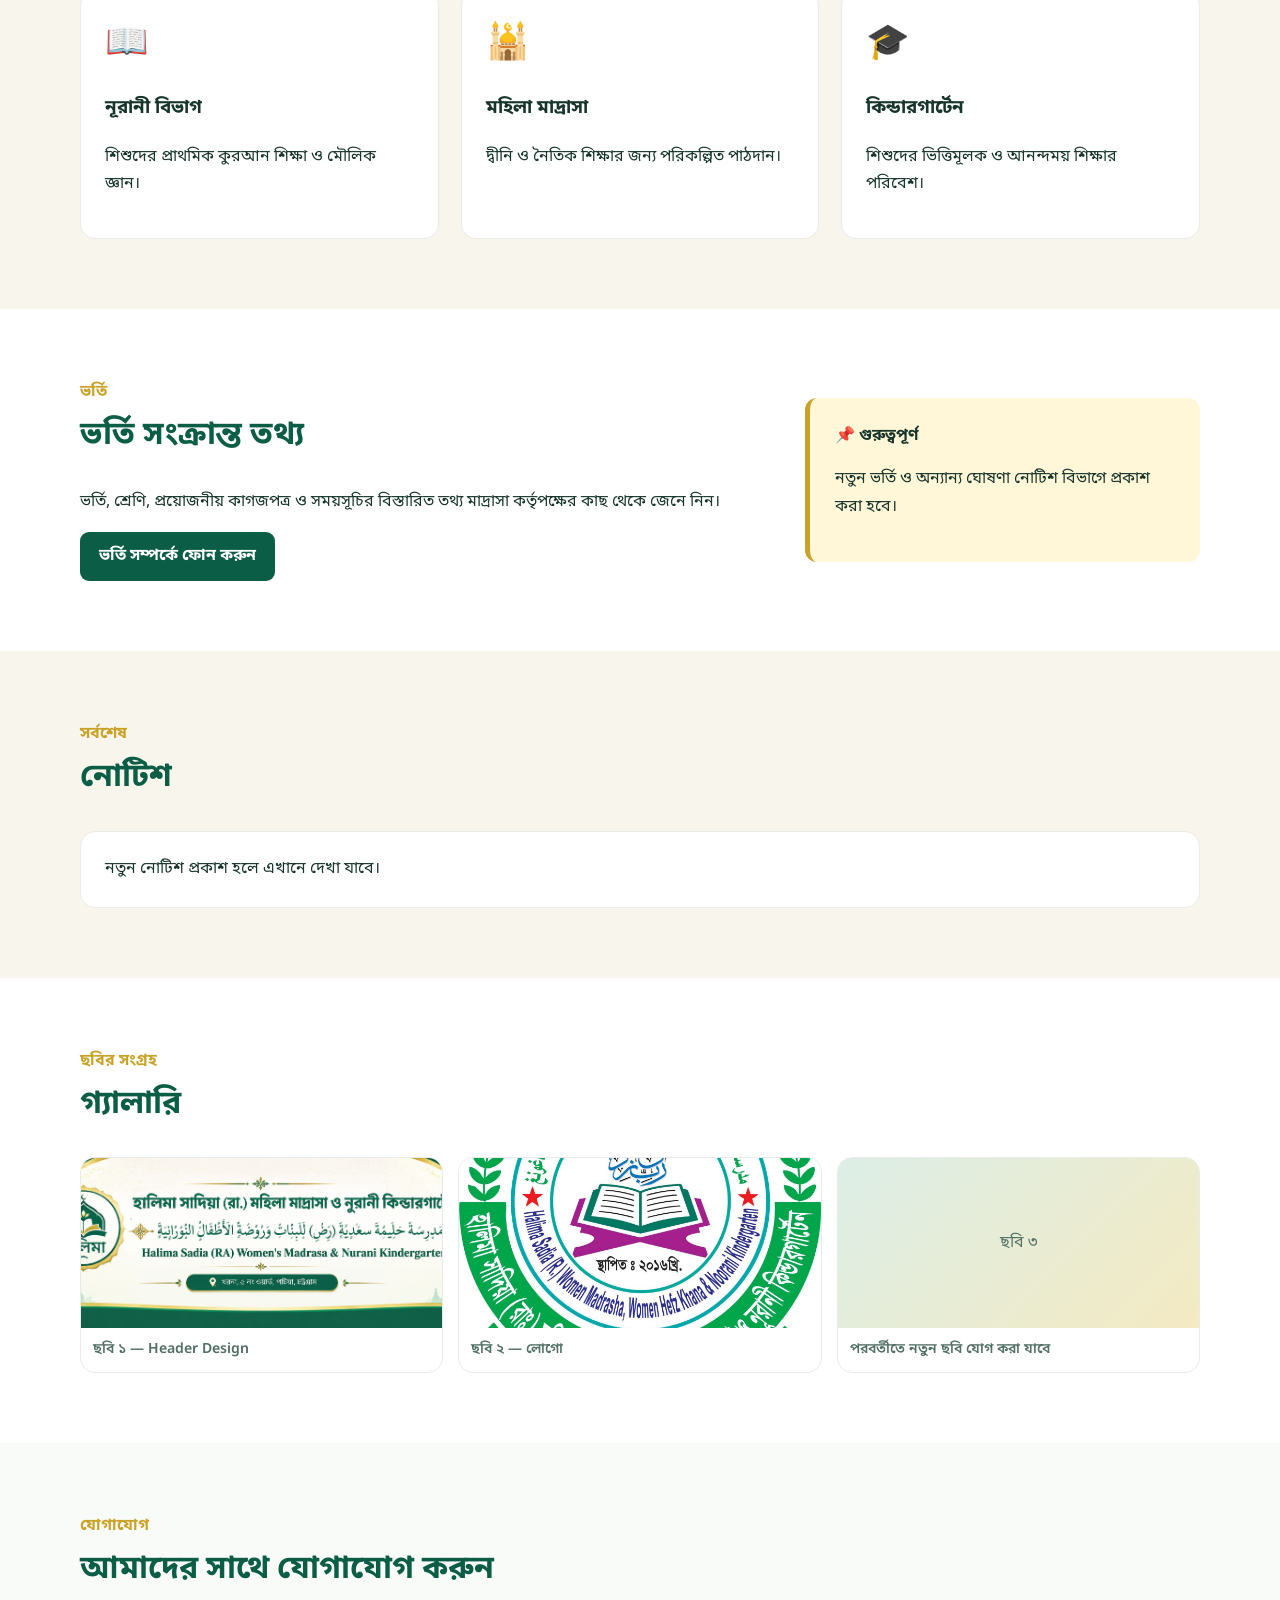
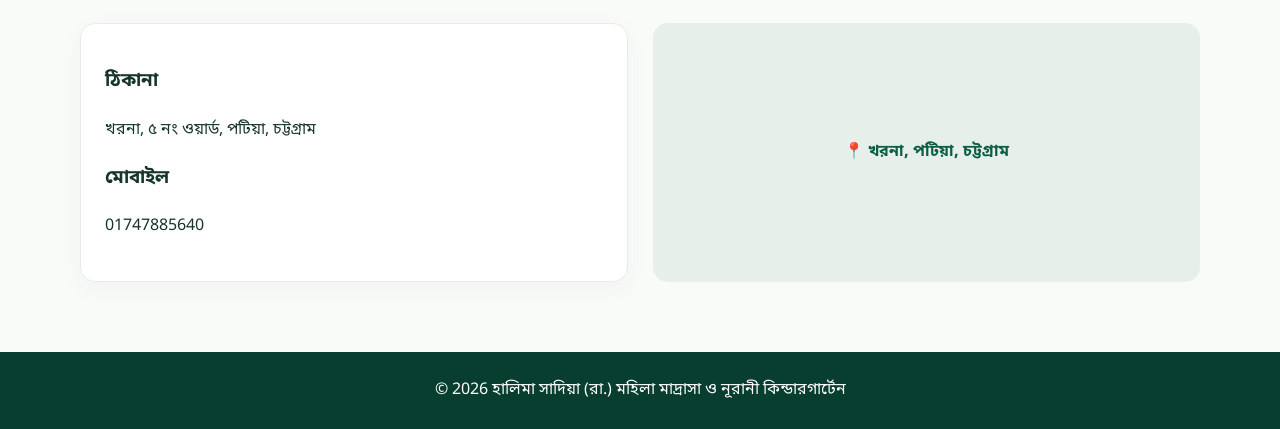
==== commit ed2334a9: "Add files via upload" ====
--- a/index.html
+++ b/index.html
@@ -17,15 +17,15 @@
 
 <nav class="nav">
   <div class="container nav-inner">
-    <a class="brand" href="#home" aria-label="মাদ্রাসার হোম পেজ">
-      <img src="assets/logo.jpg" alt="হালিমা সাদিয়া (রা.) মহিলা মাদ্রাসার লোগো">
+    <a class="brand" href="#home">
+      <img src="logo.jpg" alt="হালিমা সাদিয়া মাদ্রাসার লোগো">
       <span class="brand-text">
         <b class="brand-bn">হালিমা সাদিয়া (রা.) মহিলা মাদ্রাসা ও নূরানী কিন্ডারগার্টেন</b>
-        <span class="brand-ar" lang="ar" dir="rtl">مدرسة حليمة سعدية رضي الله عنها للبنات ورياض الأطفال النورانية</span>
+        <span class="brand-ar" lang="ar" dir="rtl">مدرسة حليمة سعدية (رض) للبنات وروضة الأطفال النورانية</span>
         <span class="brand-en" lang="en">Halima Sadia (RA) Women's Madrasa &amp; Nurani Kindergarten</span>
       </span>
     </a>
-    <button class="menu" aria-label="মেনু" aria-expanded="false">☰</button>
+    <button class="menu" aria-label="মেনু">☰</button>
     <div class="links">
       <a href="#home">হোম</a><a href="#about">আমাদের সম্পর্কে</a>
       <a href="#programs">বিভাগসমূহ</a><a href="#admission">ভর্তি</a>
@@ -34,6 +34,10 @@
     </div>
   </div>
 </nav>
+
+<section class="header-design" aria-label="মাদ্রাসার পরিচিতি ব্যানার">
+  <img src="image1.png" alt="হালিমা সাদিয়া মাদ্রাসার ডিজাইন ব্যানার">
+</section>
 
 <main id="home">
 <section class="hero">
@@ -48,7 +52,7 @@
       </div>
     </div>
     <div class="hero-card">
-      <img src="assets/logo.jpg" alt="লোগো">
+      <img src="logo.jpg" alt="মাদ্রাসার লোগো">
       <div><b>২০১৬ খ্রিস্টাব্দে প্রতিষ্ঠিত</b><br>খরনা, পটিয়া, চট্টগ্রাম</div>
     </div>
   </div>
@@ -95,7 +99,11 @@
 <section class="section" id="gallery">
   <div class="container">
     <div class="section-head"><span>ছবির সংগ্রহ</span><h2>গ্যালারি</h2></div>
-    <div class="gallery"><div>ছবি ১</div><div>ছবি ২</div><div>ছবি ৩</div></div>
+    <div class="gallery">
+      <figure><img src="image1.png" alt="মাদ্রাসার ব্যানার ডিজাইন"><figcaption>ছবি ১ — Header Design</figcaption></figure>
+      <figure><img src="logo.jpg" alt="মাদ্রাসার লোগো"><figcaption>ছবি ২ — লোগো</figcaption></figure>
+      <figure><div class="gallery-placeholder">ছবি ৩</div><figcaption>পরবর্তীতে নতুন ছবি যোগ করা যাবে</figcaption></figure>
+    </div>
   </div>
 </section>
 
@@ -111,15 +119,6 @@
 </main>
 
 <footer><div class="container">© <span id="year"></span> হালিমা সাদিয়া (রা.) মহিলা মাদ্রাসা ও নূরানী কিন্ডারগার্টেন</div></footer>
-<script>
-  document.getElementById('year').textContent=new Date().getFullYear();
-  const menuBtn=document.querySelector('.menu');
-  const links=document.querySelector('.links');
-  menuBtn.addEventListener('click',()=>{
-    const open=links.classList.toggle('open');
-    menuBtn.setAttribute('aria-expanded',open?'true':'false');
-  });
-  links.querySelectorAll('a').forEach(a=>a.addEventListener('click',()=>links.classList.remove('open')));
-</script>
+<script>document.getElementById('year').textContent=new Date().getFullYear();</script>
 </body>
 </html>
--- a/style.css
+++ b/style.css
@@ -1,17 +1,6 @@
-@import url('https://fonts.googleapis.com/css2?family=Aref+Ruqaa:wght@400;700&family=Noto+Sans+Bengali:wght@400;500;600;700;800&display=swap');
+@import url('https://fonts.googleapis.com/css2?family=Noto+Sans+Bengali:wght@400;500;600;700;800&display=swap');
 :root{--green:#0b5d45;--green2:#08795a;--gold:#c9a227;--cream:#f7f5ec;--ink:#17352b;--white:#fff}
-*{box-sizing:border-box}html{scroll-behavior:smooth}body{margin:0;font-family:'Noto Sans Bengali',sans-serif;color:var(--ink);background:#fff;line-height:1.7;overflow-x:hidden}
-a{color:inherit;text-decoration:none}.container{width:min(1120px,92%);margin:auto}
-.top{background:var(--green);color:#fff;font-size:14px}.topbar{display:flex;justify-content:space-between;padding:7px 0}.topbar a{font-weight:600}
-.nav{position:sticky;top:0;z-index:10;background:#fff;box-shadow:0 2px 16px #0001}.nav-inner{min-height:108px;display:flex;align-items:center;justify-content:space-between;gap:18px;position:relative}
-.brand{display:flex;align-items:center;gap:14px;color:var(--green);min-width:0;max-width:720px}.brand img{width:78px;height:78px;object-fit:contain;border-radius:50%;flex:0 0 78px;background:#fff}.brand-text{display:flex;flex-direction:column;align-items:flex-start;line-height:1.18;min-width:0}.brand-bn,.brand-ar,.brand-en{display:block;width:100%;white-space:nowrap;overflow:hidden;text-overflow:clip}.brand-bn{font-size:clamp(17px,2vw,24px);font-weight:800;letter-spacing:-.2px}.brand-ar{font-family:'Aref Ruqaa',serif;font-size:clamp(17px,1.8vw,23px);font-weight:700;color:#7b5d13;margin-top:3px;line-height:1.35}.brand-en{font-family:Arial,sans-serif;font-size:clamp(11px,1.15vw,14px);font-weight:700;color:#537067;margin-top:3px;letter-spacing:.1px}
-.links{display:flex;gap:13px;align-items:center;font-size:14px;font-weight:600;white-space:nowrap}.links a:hover{color:var(--gold)}.result-link{background:var(--green);color:#fff!important;padding:7px 12px;border-radius:8px}.menu{display:none;border:0;background:none;font-size:27px;color:var(--green);padding:5px}
-.hero{background:linear-gradient(135deg,#eef7f2,#fff9e8);padding:70px 0}.hero-grid{display:grid;grid-template-columns:1.4fr .8fr;gap:50px;align-items:center}.eyebrow{color:var(--gold);font-size:18px}.hero h1{font-size:clamp(32px,5vw,58px);line-height:1.35;margin:15px 0}.hero h1 strong{color:var(--green)}.hero p{font-size:18px}.actions{display:flex;gap:12px;margin-top:25px}.btn{display:inline-block;background:var(--green);color:#fff;border:0;border-radius:9px;padding:11px 19px;font:inherit;font-weight:700;cursor:pointer}.btn:hover{background:var(--green2)}.ghost{background:#fff;color:var(--green);border:1px solid var(--green)}.hero-card{background:#fff;padding:25px;border-radius:20px;text-align:center;box-shadow:0 18px 50px #174d3a18}.hero-card img{width:220px;max-width:80%;height:auto}
-.section{padding:70px 0}.alt{background:var(--cream)}.section-head span{color:var(--gold);font-weight:700}.section-head h1,.section-head h2{margin:3px 0 25px;font-size:32px;color:var(--green)}.center{text-align:center}.two{display:grid;grid-template-columns:1fr 1fr;gap:25px}.cards{display:grid;grid-template-columns:repeat(3,1fr);gap:22px}.card{background:#fff;border:1px solid #e8ece8;border-radius:15px;padding:24px;box-shadow:0 7px 25px #174d3a0b}.alt .card{box-shadow:none}.icon{font-size:35px}.feature{display:grid;grid-template-columns:1.4fr .8fr;gap:35px;align-items:center}.notice-box{background:#fff7d8;border-left:5px solid var(--gold);padding:25px;border-radius:12px}.gallery{display:grid;grid-template-columns:repeat(3,1fr);gap:15px}.gallery div{height:170px;border-radius:15px;background:linear-gradient(135deg,#dceee7,#f4eac2);display:grid;place-items:center;color:#527065}.map{min-height:230px;border-radius:15px;background:#e6efe9;display:grid;place-items:center;color:var(--green);font-weight:700}.contact{background:#f9fbf9}footer{background:#083e2f;color:#fff;text-align:center;padding:25px}.narrow{max-width:720px}.result-page{padding:60px 0;min-height:80vh;background:linear-gradient(#f5faf7,#fff)}.result-search{display:grid;gap:10px}.result-search input,.result-search select{padding:12px;border:1px solid #ccd8d2;border-radius:8px;font:inherit}.result-card{margin-top:20px}.hidden{display:none}.msg{color:#9a6512}.note{margin-top:20px;color:#64766f;font-size:14px}.back{color:var(--green);font-weight:700}.admin{padding:60px 0}.admin li{margin:8px 0}
-@media(max-width:1100px){.brand{max-width:560px}.links{gap:8px;font-size:13px}.brand img{width:68px;height:68px;flex-basis:68px}}
-@media(max-width:850px){
-  .topbar{display:block;text-align:center;padding:6px 0}.topbar a{display:block}
-  .nav-inner{min-height:142px;justify-content:center;padding:10px 0 12px}.brand{width:100%;max-width:none;display:flex;align-items:center;justify-content:center;gap:7px}.brand img{width:58px;height:58px;flex-basis:58px}.brand-text{align-items:center;flex:1;min-width:0}.brand-bn{font-size:clamp(13px,4vw,17px);text-align:center}.brand-ar{font-size:clamp(12px,3.7vw,16px);text-align:center;margin-top:2px}.brand-en{font-size:clamp(9px,2.8vw,12px);text-align:center;margin-top:2px}.menu{display:block;position:absolute;right:2%;top:50%;transform:translateY(-50%);z-index:3}.links{display:none;position:absolute;left:4%;right:4%;top:calc(100% - 4px);background:#fff;border-radius:12px;box-shadow:0 12px 30px #0002;padding:10px;flex-direction:column;align-items:stretch;gap:4px}.links.open{display:flex}.links a{padding:10px 12px;border-radius:8px}.links a:hover{background:#f1f7f4}
-  .hero{padding:45px 0}.hero-grid,.feature,.two{grid-template-columns:1fr}.cards{grid-template-columns:1fr}.gallery{grid-template-columns:1fr 1fr}.hero-card{order:-1}.hero h1{font-size:36px}
-}
-@media(max-width:430px){.brand{padding-right:24px}.brand img{width:48px;height:48px;flex-basis:48px}.brand-bn{font-size:13px}.brand-ar{font-size:11.5px}.brand-en{font-size:9px}.nav-inner{min-height:126px}.hero h1{font-size:32px}.section{padding:55px 0}}
+*{box-sizing:border-box}html{scroll-behavior:smooth}body{margin:0;font-family:'Noto Sans Bengali',sans-serif;color:var(--ink);background:#fff;line-height:1.7}
+a{color:inherit;text-decoration:none}.container{width:min(1120px,92%);margin:auto}.top{background:var(--green);color:#fff;font-size:14px}.topbar{display:flex;justify-content:space-between;padding:7px 0}
+.nav{position:sticky;top:0;z-index:10;background:#fff;box-shadow:0 2px 16px #0001}.nav-inner{min-height:74px;display:flex;align-items:center;justify-content:space-between;gap:20px}.brand{display:flex;align-items:center;gap:12px;font-weight:800;color:var(--green);font-size:17px;min-width:0}.brand img{width:58px;height:58px;object-fit:contain;border-radius:50%;flex:0 0 auto}.brand-text{display:flex;flex-direction:column;line-height:1.25;min-width:0}.brand-bn{font-size:18px}.brand-ar{font-family:"Noto Naskh Arabic",serif;font-size:18px;color:#9b7a1f;line-height:1.35}.brand-en{font-family:Georgia,serif;font-size:14px;color:#3f6257;font-weight:700;line-height:1.25}.links{display:flex;gap:18px;align-items:center;font-size:14px;font-weight:600}.links a:hover{color:var(--gold)}.result-link{background:var(--green);color:#fff!important;padding:7px 12px;border-radius:8px}.menu{display:none;border:0;background:none;font-size:26px}.header-design{background:#f7f5ec;border-bottom:1px solid #e7e1c8;overflow:hidden}.header-design img{display:block;width:100%;height:auto;max-height:360px;object-fit:cover;object-position:center}.hero{background:linear-gradient(135deg,#eef7f2,#fff9e8);padding:70px 0}.hero-grid{display:grid;grid-template-columns:1.4fr .8fr;gap:50px;align-items:center}.eyebrow{color:var(--gold);font-size:18px}.hero h1{font-size:clamp(32px,5vw,58px);line-height:1.35;margin:15px 0}.hero h1 strong{color:var(--green)}.hero p{font-size:18px}.actions{display:flex;gap:12px;margin-top:25px}.btn{display:inline-block;background:var(--green);color:#fff;border:0;border-radius:9px;padding:11px 19px;font:inherit;font-weight:700;cursor:pointer}.btn:hover{background:var(--green2)}.ghost{background:#fff;color:var(--green);border:1px solid var(--green)}.hero-card{background:#fff;padding:25px;border-radius:20px;text-align:center;box-shadow:0 18px 50px #174d3a18}.hero-card img{width:220px;max-width:80%;height:auto}.section{padding:70px 0}.alt{background:var(--cream)}.section-head span{color:var(--gold);font-weight:700}.section-head h1,.section-head h2{margin:3px 0 25px;font-size:32px;color:var(--green)}.center{text-align:center}.two{display:grid;grid-template-columns:1fr 1fr;gap:25px}.cards{display:grid;grid-template-columns:repeat(3,1fr);gap:22px}.card{background:#fff;border:1px solid #e8ece8;border-radius:15px;padding:24px;box-shadow:0 7px 25px #174d3a0b}.alt .card{box-shadow:none}.icon{font-size:35px}.feature{display:grid;grid-template-columns:1.4fr .8fr;gap:35px;align-items:center}.notice-box{background:#fff7d8;border-left:5px solid var(--gold);padding:25px;border-radius:12px}.gallery{display:grid;grid-template-columns:repeat(3,1fr);gap:15px}.gallery figure{margin:0;background:#fff;border:1px solid #e8ece8;border-radius:15px;overflow:hidden}.gallery img{display:block;width:100%;height:170px;object-fit:cover}.gallery figcaption{padding:10px 12px;font-size:14px;font-weight:600;color:#527065}.gallery-placeholder{height:170px;background:linear-gradient(135deg,#dceee7,#f4eac2);display:grid;place-items:center;color:#527065}.map{min-height:230px;border-radius:15px;background:#e6efe9;display:grid;place-items:center;color:var(--green);font-weight:700}.contact{background:#f9fbf9}footer{background:#083e2f;color:#fff;text-align:center;padding:25px}.narrow{max-width:720px}.result-page{padding:60px 0;min-height:80vh;background:linear-gradient(#f5faf7,#fff)}.result-search{display:grid;gap:10px}.result-search input,.result-search select{padding:12px;border:1px solid #ccd8d2;border-radius:8px;font:inherit}.result-card{margin-top:20px}.hidden{display:none}.msg{color:#9a6512}.note{margin-top:20px;color:#64766f;font-size:14px}.back{color:var(--green);font-weight:700}.admin{padding:60px 0}.admin li{margin:8px 0}
+@media(max-width:850px){.links{display:none}.menu{display:block}.nav-inner{min-height:72px}.brand-bn{font-size:14px}.brand-ar{font-size:15px}.brand-en{font-size:11px}.brand img{width:52px;height:52px}.header-design img{height:180px;object-fit:cover}.hero{padding:45px 0}.hero-grid,.feature,.two{grid-template-columns:1fr}.cards{grid-template-columns:1fr}.gallery{grid-template-columns:1fr 1fr}.topbar{display:block;text-align:center}.topbar a{display:block}.hero-card{order:-1}.hero h1{font-size:36px}}
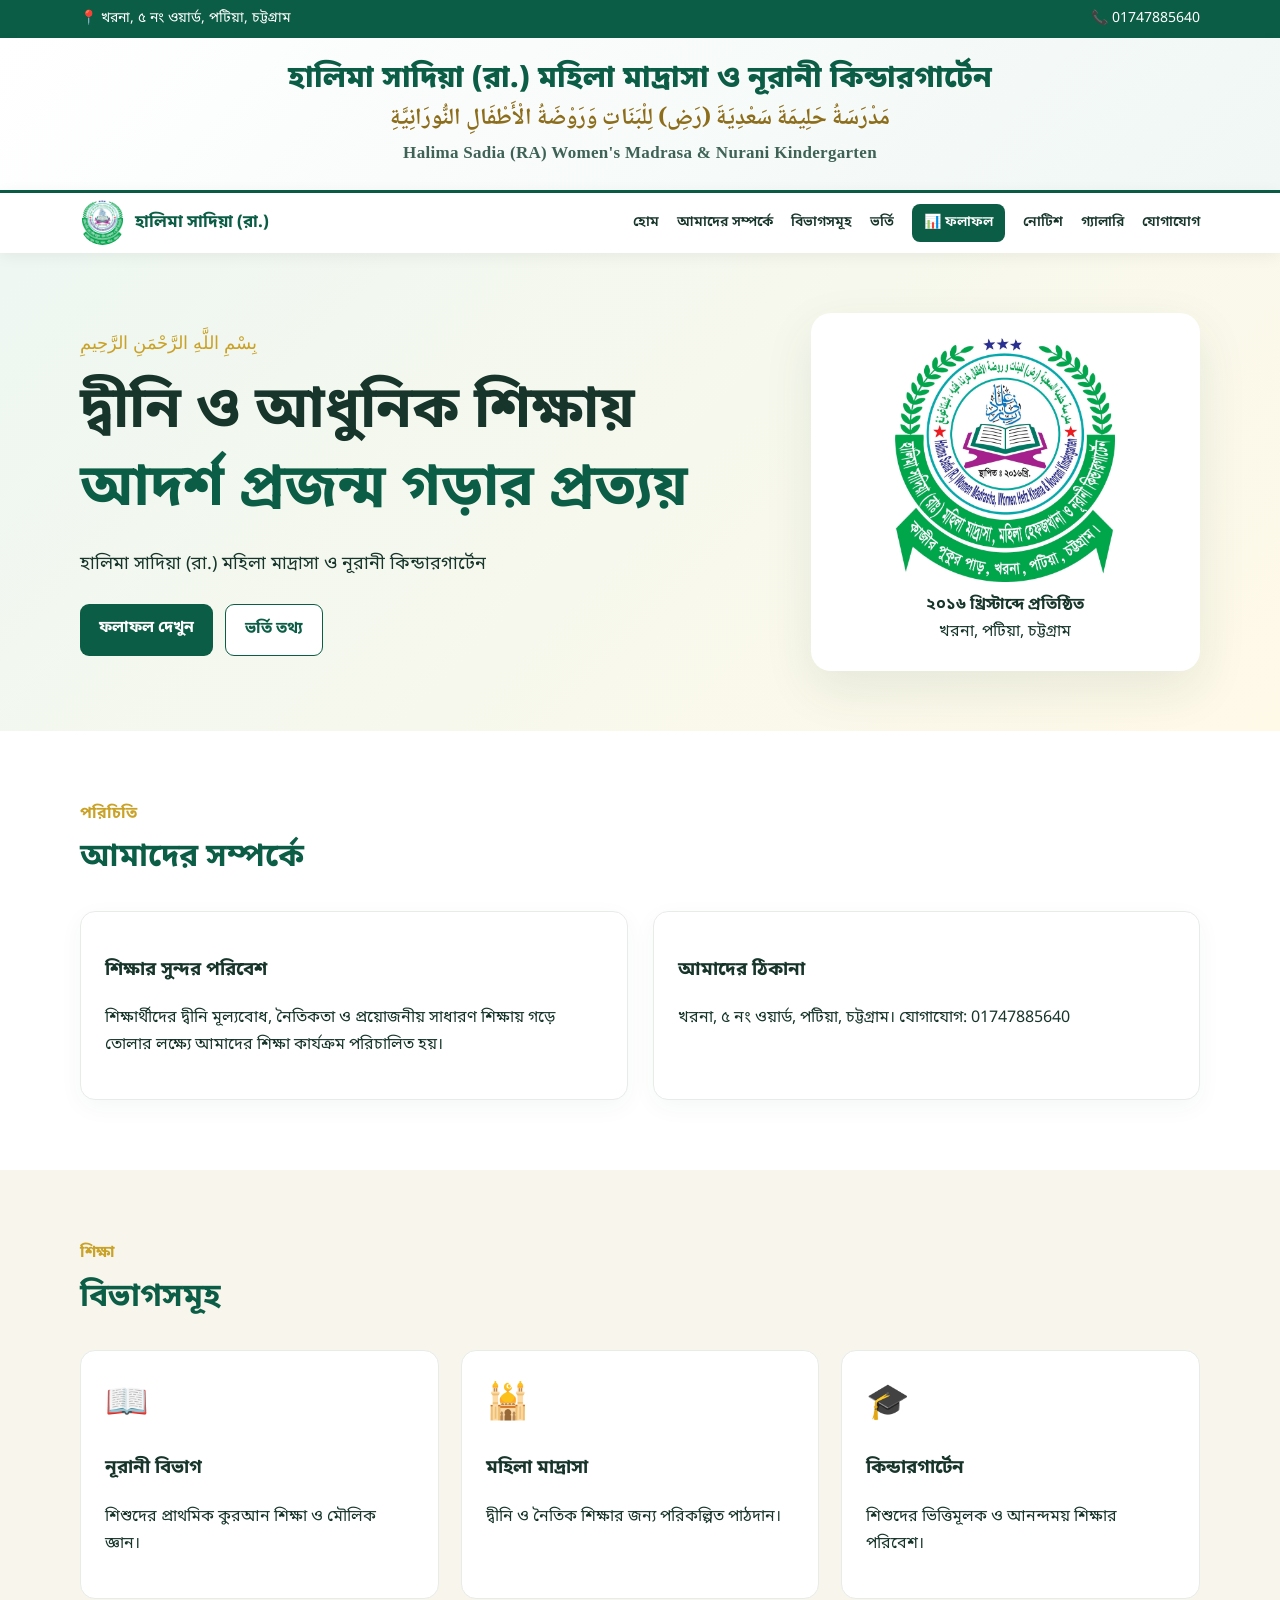
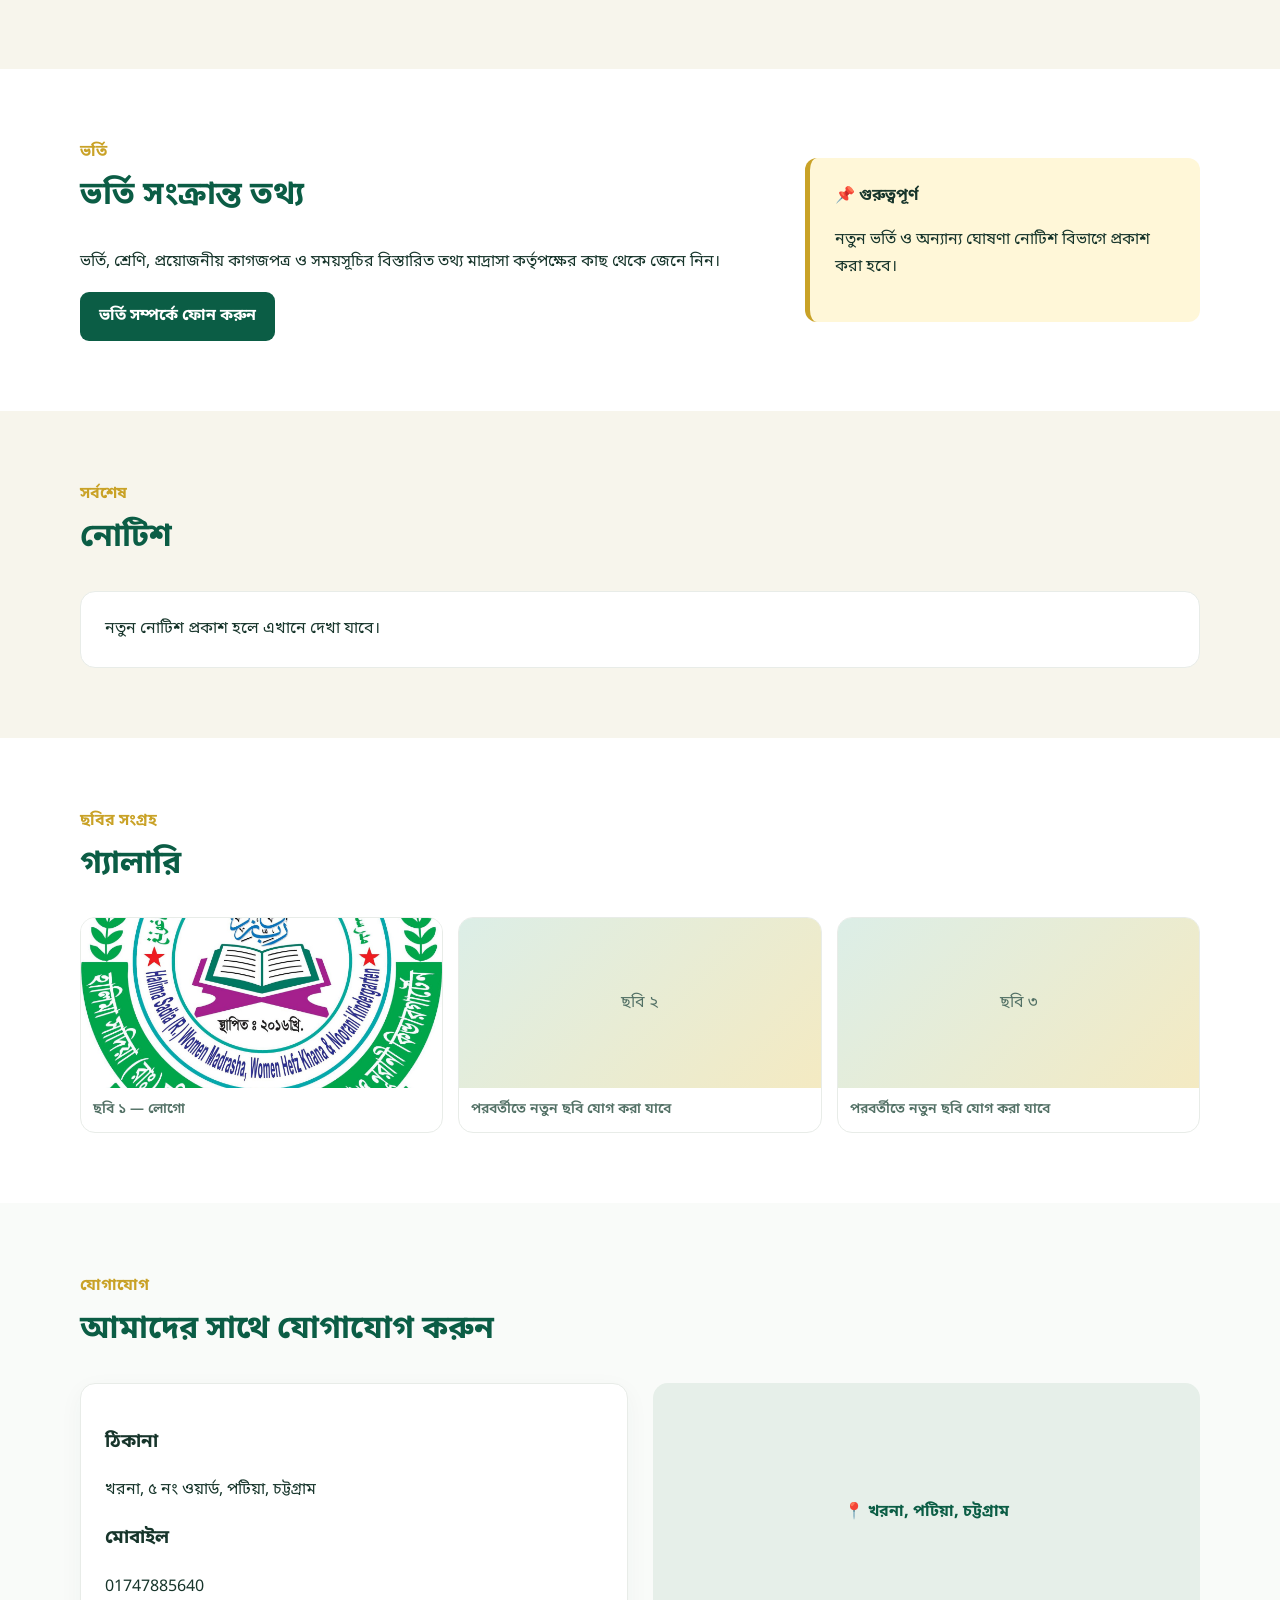
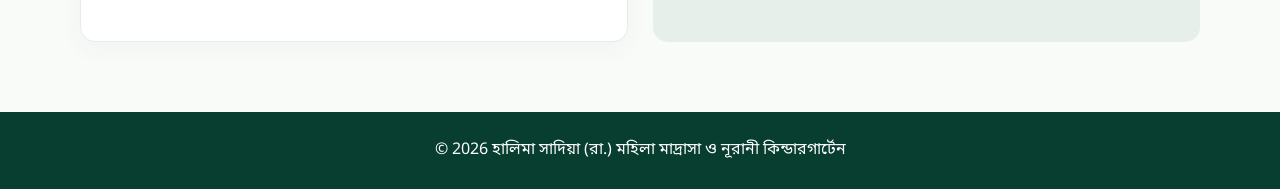
==== commit e4ccfecc: "Add files via upload" ====
--- a/index.html
+++ b/index.html
@@ -15,14 +15,20 @@
   </div>
 </header>
 
+<section class="top-header-banner">
+  <div class="container text-center">
+    <h1 class="banner-title-bn">হালিমা সাদিয়া (রা.) মহিলা মাদ্রাসা ও নূরানী কিন্ডারগার্টেন</h1>
+    <div class="banner-title-ar" lang="ar" dir="rtl">مَدْرَسَةُ حَلِيمَةَ سَعْدِيَةَ (رَضِ) لِلْبَنَاتِ وَرَوْضَةُ الْأَطْفَالِ النُّورَانِيَّةِ</div>
+    <div class="banner-title-en" lang="en">Halima Sadia (RA) Women's Madrasa &amp; Nurani Kindergarten</div>
+  </div>
+</section>
+
 <nav class="nav">
   <div class="container nav-inner">
     <a class="brand" href="#home">
       <img src="logo.jpg" alt="হালিমা সাদিয়া মাদ্রাসার লোগো">
       <span class="brand-text">
-        <b class="brand-bn">হালিমা সাদিয়া (রা.) মহিলা মাদ্রাসা ও নূরানী কিন্ডারগার্টেন</b>
-        <span class="brand-ar" lang="ar" dir="rtl">مدرسة حليمة سعدية (رض) للبنات وروضة الأطفال النورانية</span>
-        <span class="brand-en" lang="en">Halima Sadia (RA) Women's Madrasa &amp; Nurani Kindergarten</span>
+        <b class="brand-bn">হালিমা সাদিয়া (রা.)</b>
       </span>
     </a>
     <button class="menu" aria-label="মেনু">☰</button>
@@ -34,10 +40,6 @@
     </div>
   </div>
 </nav>
-
-<section class="header-design" aria-label="মাদ্রাসার পরিচিতি ব্যানার">
-  <img src="image1.png" alt="হালিমা সাদিয়া মাদ্রাসার ডিজাইন ব্যানার">
-</section>
 
 <main id="home">
 <section class="hero">
@@ -100,8 +102,8 @@
   <div class="container">
     <div class="section-head"><span>ছবির সংগ্রহ</span><h2>গ্যালারি</h2></div>
     <div class="gallery">
-      <figure><img src="image1.png" alt="মাদ্রাসার ব্যানার ডিজাইন"><figcaption>ছবি ১ — Header Design</figcaption></figure>
-      <figure><img src="logo.jpg" alt="মাদ্রাসার লোগো"><figcaption>ছবি ২ — লোগো</figcaption></figure>
+      <figure><img src="logo.jpg" alt="মাদ্রাসার লোগো"><figcaption>ছবি ১ — লোগো</figcaption></figure>
+      <figure><div class="gallery-placeholder">ছবি ২</div><figcaption>পরবর্তীতে নতুন ছবি যোগ করা যাবে</figcaption></figure>
       <figure><div class="gallery-placeholder">ছবি ৩</div><figcaption>পরবর্তীতে নতুন ছবি যোগ করা যাবে</figcaption></figure>
     </div>
   </div>
--- a/style.css
+++ b/style.css
@@ -1,6 +1,15 @@
-@import url('https://fonts.googleapis.com/css2?family=Noto+Sans+Bengali:wght@400;500;600;700;800&display=swap');
+@import url('https://fonts.googleapis.com/css2?family=Noto+Sans+Bengali:wght@400;500;600;700;800&family=Noto+Naskh+Arabic:wght@500;700&display=swap');
 :root{--green:#0b5d45;--green2:#08795a;--gold:#c9a227;--cream:#f7f5ec;--ink:#17352b;--white:#fff}
 *{box-sizing:border-box}html{scroll-behavior:smooth}body{margin:0;font-family:'Noto Sans Bengali',sans-serif;color:var(--ink);background:#fff;line-height:1.7}
 a{color:inherit;text-decoration:none}.container{width:min(1120px,92%);margin:auto}.top{background:var(--green);color:#fff;font-size:14px}.topbar{display:flex;justify-content:space-between;padding:7px 0}
-.nav{position:sticky;top:0;z-index:10;background:#fff;box-shadow:0 2px 16px #0001}.nav-inner{min-height:74px;display:flex;align-items:center;justify-content:space-between;gap:20px}.brand{display:flex;align-items:center;gap:12px;font-weight:800;color:var(--green);font-size:17px;min-width:0}.brand img{width:58px;height:58px;object-fit:contain;border-radius:50%;flex:0 0 auto}.brand-text{display:flex;flex-direction:column;line-height:1.25;min-width:0}.brand-bn{font-size:18px}.brand-ar{font-family:"Noto Naskh Arabic",serif;font-size:18px;color:#9b7a1f;line-height:1.35}.brand-en{font-family:Georgia,serif;font-size:14px;color:#3f6257;font-weight:700;line-height:1.25}.links{display:flex;gap:18px;align-items:center;font-size:14px;font-weight:600}.links a:hover{color:var(--gold)}.result-link{background:var(--green);color:#fff!important;padding:7px 12px;border-radius:8px}.menu{display:none;border:0;background:none;font-size:26px}.header-design{background:#f7f5ec;border-bottom:1px solid #e7e1c8;overflow:hidden}.header-design img{display:block;width:100%;height:auto;max-height:360px;object-fit:cover;object-position:center}.hero{background:linear-gradient(135deg,#eef7f2,#fff9e8);padding:70px 0}.hero-grid{display:grid;grid-template-columns:1.4fr .8fr;gap:50px;align-items:center}.eyebrow{color:var(--gold);font-size:18px}.hero h1{font-size:clamp(32px,5vw,58px);line-height:1.35;margin:15px 0}.hero h1 strong{color:var(--green)}.hero p{font-size:18px}.actions{display:flex;gap:12px;margin-top:25px}.btn{display:inline-block;background:var(--green);color:#fff;border:0;border-radius:9px;padding:11px 19px;font:inherit;font-weight:700;cursor:pointer}.btn:hover{background:var(--green2)}.ghost{background:#fff;color:var(--green);border:1px solid var(--green)}.hero-card{background:#fff;padding:25px;border-radius:20px;text-align:center;box-shadow:0 18px 50px #174d3a18}.hero-card img{width:220px;max-width:80%;height:auto}.section{padding:70px 0}.alt{background:var(--cream)}.section-head span{color:var(--gold);font-weight:700}.section-head h1,.section-head h2{margin:3px 0 25px;font-size:32px;color:var(--green)}.center{text-align:center}.two{display:grid;grid-template-columns:1fr 1fr;gap:25px}.cards{display:grid;grid-template-columns:repeat(3,1fr);gap:22px}.card{background:#fff;border:1px solid #e8ece8;border-radius:15px;padding:24px;box-shadow:0 7px 25px #174d3a0b}.alt .card{box-shadow:none}.icon{font-size:35px}.feature{display:grid;grid-template-columns:1.4fr .8fr;gap:35px;align-items:center}.notice-box{background:#fff7d8;border-left:5px solid var(--gold);padding:25px;border-radius:12px}.gallery{display:grid;grid-template-columns:repeat(3,1fr);gap:15px}.gallery figure{margin:0;background:#fff;border:1px solid #e8ece8;border-radius:15px;overflow:hidden}.gallery img{display:block;width:100%;height:170px;object-fit:cover}.gallery figcaption{padding:10px 12px;font-size:14px;font-weight:600;color:#527065}.gallery-placeholder{height:170px;background:linear-gradient(135deg,#dceee7,#f4eac2);display:grid;place-items:center;color:#527065}.map{min-height:230px;border-radius:15px;background:#e6efe9;display:grid;place-items:center;color:var(--green);font-weight:700}.contact{background:#f9fbf9}footer{background:#083e2f;color:#fff;text-align:center;padding:25px}.narrow{max-width:720px}.result-page{padding:60px 0;min-height:80vh;background:linear-gradient(#f5faf7,#fff)}.result-search{display:grid;gap:10px}.result-search input,.result-search select{padding:12px;border:1px solid #ccd8d2;border-radius:8px;font:inherit}.result-card{margin-top:20px}.hidden{display:none}.msg{color:#9a6512}.note{margin-top:20px;color:#64766f;font-size:14px}.back{color:var(--green);font-weight:700}.admin{padding:60px 0}.admin li{margin:8px 0}
-@media(max-width:850px){.links{display:none}.menu{display:block}.nav-inner{min-height:72px}.brand-bn{font-size:14px}.brand-ar{font-size:15px}.brand-en{font-size:11px}.brand img{width:52px;height:52px}.header-design img{height:180px;object-fit:cover}.hero{padding:45px 0}.hero-grid,.feature,.two{grid-template-columns:1fr}.cards{grid-template-columns:1fr}.gallery{grid-template-columns:1fr 1fr}.topbar{display:block;text-align:center}.topbar a{display:block}.hero-card{order:-1}.hero h1{font-size:36px}}
+.text-center{text-align:center}
+
+/* Top Header Banner for Title Lines */
+.top-header-banner{background:linear-gradient(135deg, #ffffff, #f0f7f4);padding:22px 15px;border-bottom:3px solid var(--green);box-shadow:0 2px 10px rgba(0,0,0,0.04)}
+.banner-title-bn{font-size:clamp(20px,3.5vw,30px);font-weight:800;color:var(--green);margin:0 0 4px 0;line-height:1.3}
+.banner-title-ar{font-family:'Noto Naskh Arabic',serif;font-size:clamp(17px,2.8vw,23px);font-weight:700;color:#8c6d1b;margin:0 0 4px 0;line-height:1.4}
+.banner-title-en{font-family:Georgia,serif;font-size:clamp(13px,2vw,17px);font-weight:700;color:#3f6257;margin:0;letter-spacing:0.3px}
+
+.nav{position:sticky;top:0;z-index:10;background:#fff;box-shadow:0 2px 16px #0001}.nav-inner{min-height:60px;display:flex;align-items:center;justify-content:space-between;gap:20px}.brand{display:flex;align-items:center;gap:10px;font-weight:800;color:var(--green);font-size:17px;min-width:0}.brand img{width:45px;height:45px;object-fit:contain;border-radius:50%;flex:0 0 auto}.brand-text{display:flex;flex-direction:column;line-height:1.25;min-width:0}.brand-bn{font-size:17px}.links{display:flex;gap:18px;align-items:center;font-size:14px;font-weight:600}.links a:hover{color:var(--gold)}.result-link{background:var(--green);color:#fff!important;padding:7px 12px;border-radius:8px}.menu{display:none;border:0;background:none;font-size:26px}
+.hero{background:linear-gradient(135deg,#eef7f2,#fff9e8);padding:60px 0}.hero-grid{display:grid;grid-template-columns:1.4fr .8fr;gap:50px;align-items:center}.eyebrow{color:var(--gold);font-size:18px}.hero h1{font-size:clamp(32px,5vw,58px);line-height:1.35;margin:15px 0}.hero h1 strong{color:var(--green)}.hero p{font-size:18px}.actions{display:flex;gap:12px;margin-top:25px}.btn{display:inline-block;background:var(--green);color:#fff;border:0;border-radius:9px;padding:11px 19px;font:inherit;font-weight:700;cursor:pointer}.btn:hover{background:var(--green2)}.ghost{background:#fff;color:var(--green);border:1px solid var(--green)}.hero-card{background:#fff;padding:25px;border-radius:20px;text-align:center;box-shadow:0 18px 50px #174d3a18}.hero-card img{width:220px;max-width:80%;height:auto}.section{padding:70px 0}.alt{background:var(--cream)}.section-head span{color:var(--gold);font-weight:700}.section-head h1,.section-head h2{margin:3px 0 25px;font-size:32px;color:var(--green)}.center{text-align:center}.two{display:grid;grid-template-columns:1fr 1fr;gap:25px}.cards{display:grid;grid-template-columns:repeat(3,1fr);gap:22px}.card{background:#fff;border:1px solid #e8ece8;border-radius:15px;padding:24px;box-shadow:0 7px 25px #174d3a0b}.alt .card{box-shadow:none}.icon{font-size:35px}.feature{display:grid;grid-template-columns:1.4fr .8fr;gap:35px;align-items:center}.notice-box{background:#fff7d8;border-left:5px solid var(--gold);padding:25px;border-radius:12px}.gallery{display:grid;grid-template-columns:repeat(3,1fr);gap:15px}.gallery figure{margin:0;background:#fff;border:1px solid #e8ece8;border-radius:15px;overflow:hidden}.gallery img{display:block;width:100%;height:170px;object-fit:cover}.gallery figcaption{padding:10px 12px;font-size:14px;font-weight:600;color:#527065}.gallery-placeholder{height:170px;background:linear-gradient(135deg,#dceee7,#f4eac2);display:grid;place-items:center;color:#527065}.map{min-height:230px;border-radius:15px;background:#e6efe9;display:grid;place-items:center;color:var(--green);font-weight:700}.contact{background:#f9fbf9}footer{background:#083e2f;color:#fff;text-align:center;padding:25px}.narrow{max-width:720px}.result-page{padding:60px 0;min-height:80vh;background:linear-gradient(#f5faf7,#fff)}.result-search{display:grid;gap:10px}.result-search input,.result-search select{padding:12px;border:1px solid #ccd8d2;border-radius:8px;font:inherit}.result-card{margin-top:20px}.hidden{display:none}.msg{color:#9a6512}.note{margin-top:20px;color:#64766f;font-size:14px}.back{color:var(--green);font-weight:700}.admin{padding:60px 0}.admin li{margin:8px 0}
+@media(max-width:850px){.links{display:none}.menu{display:block}.nav-inner{min-height:55px}.hero{padding:45px 0}.hero-grid,.feature,.two{grid-template-columns:1fr}.cards{grid-template-columns:1fr}.gallery{grid-template-columns:1fr 1fr}.topbar{display:block;text-align:center}.topbar a{display:block}.hero-card{order:-1}.hero h1{font-size:36px}}
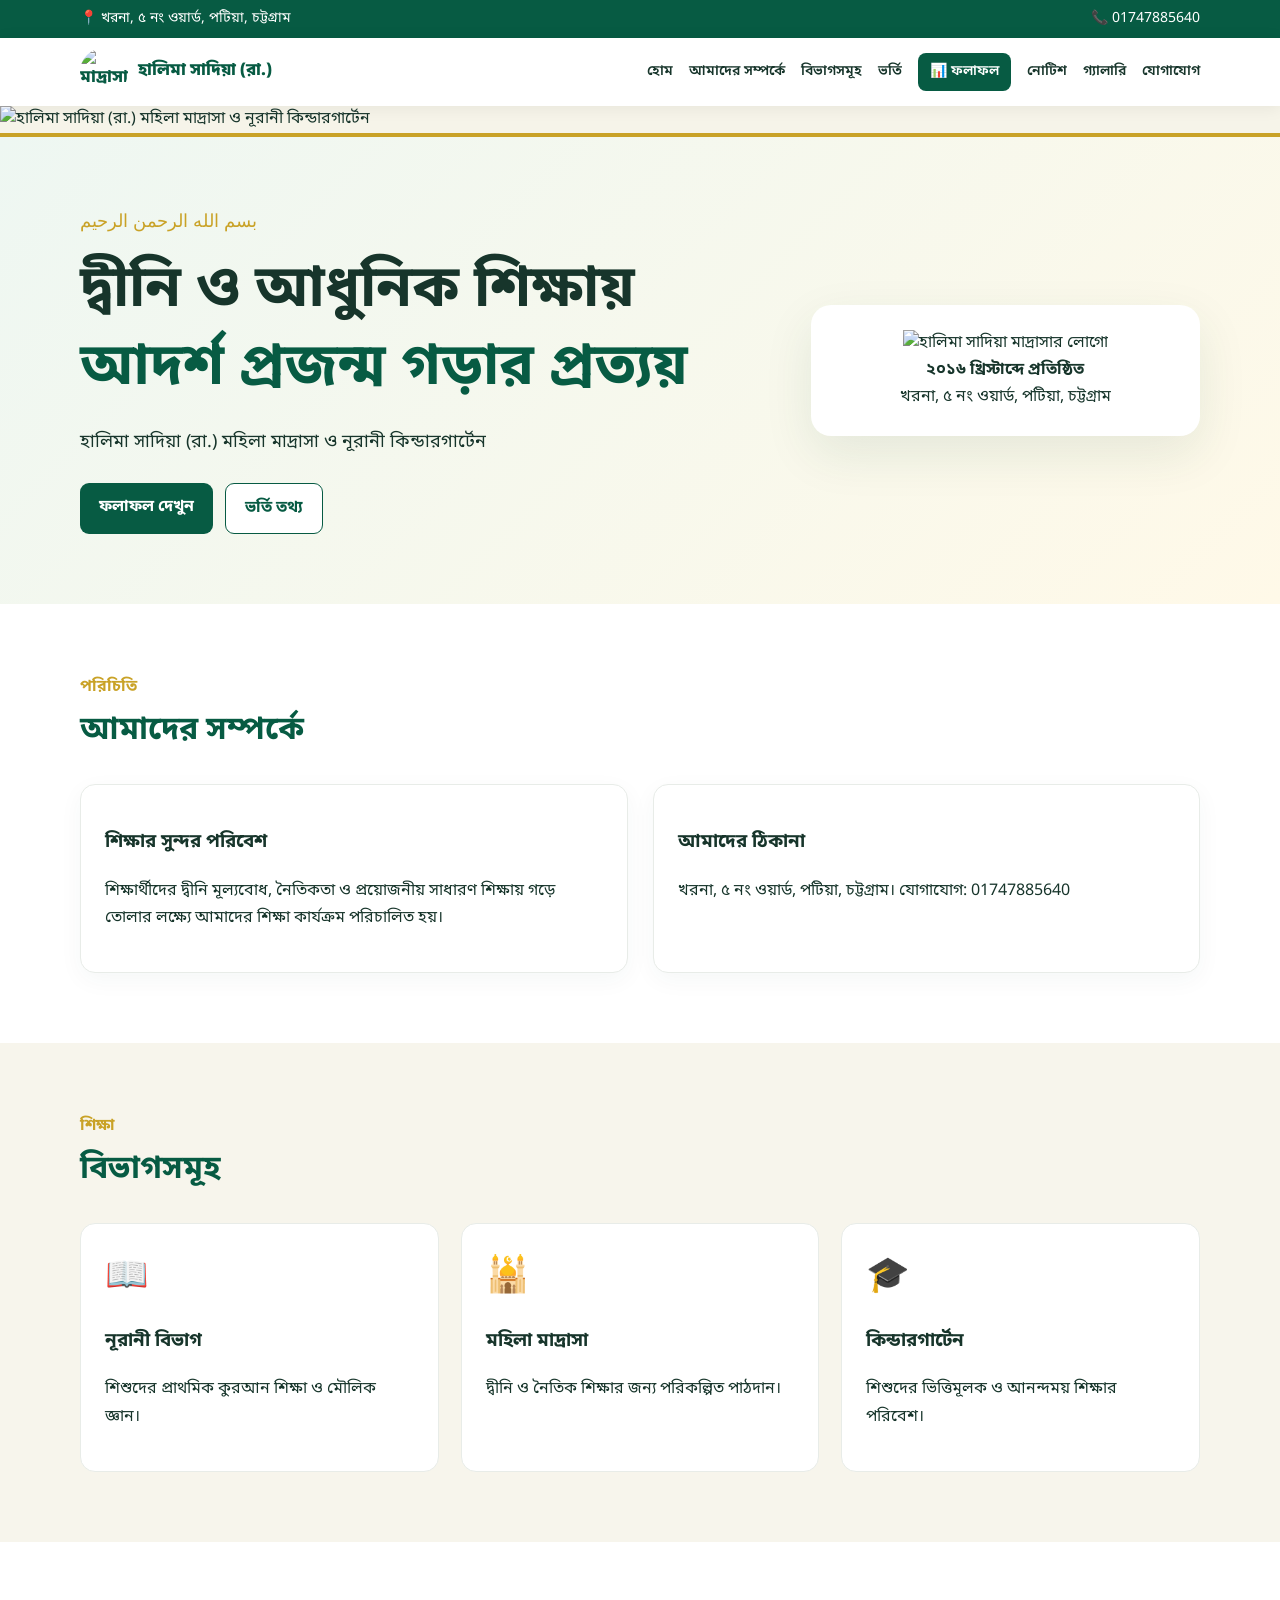
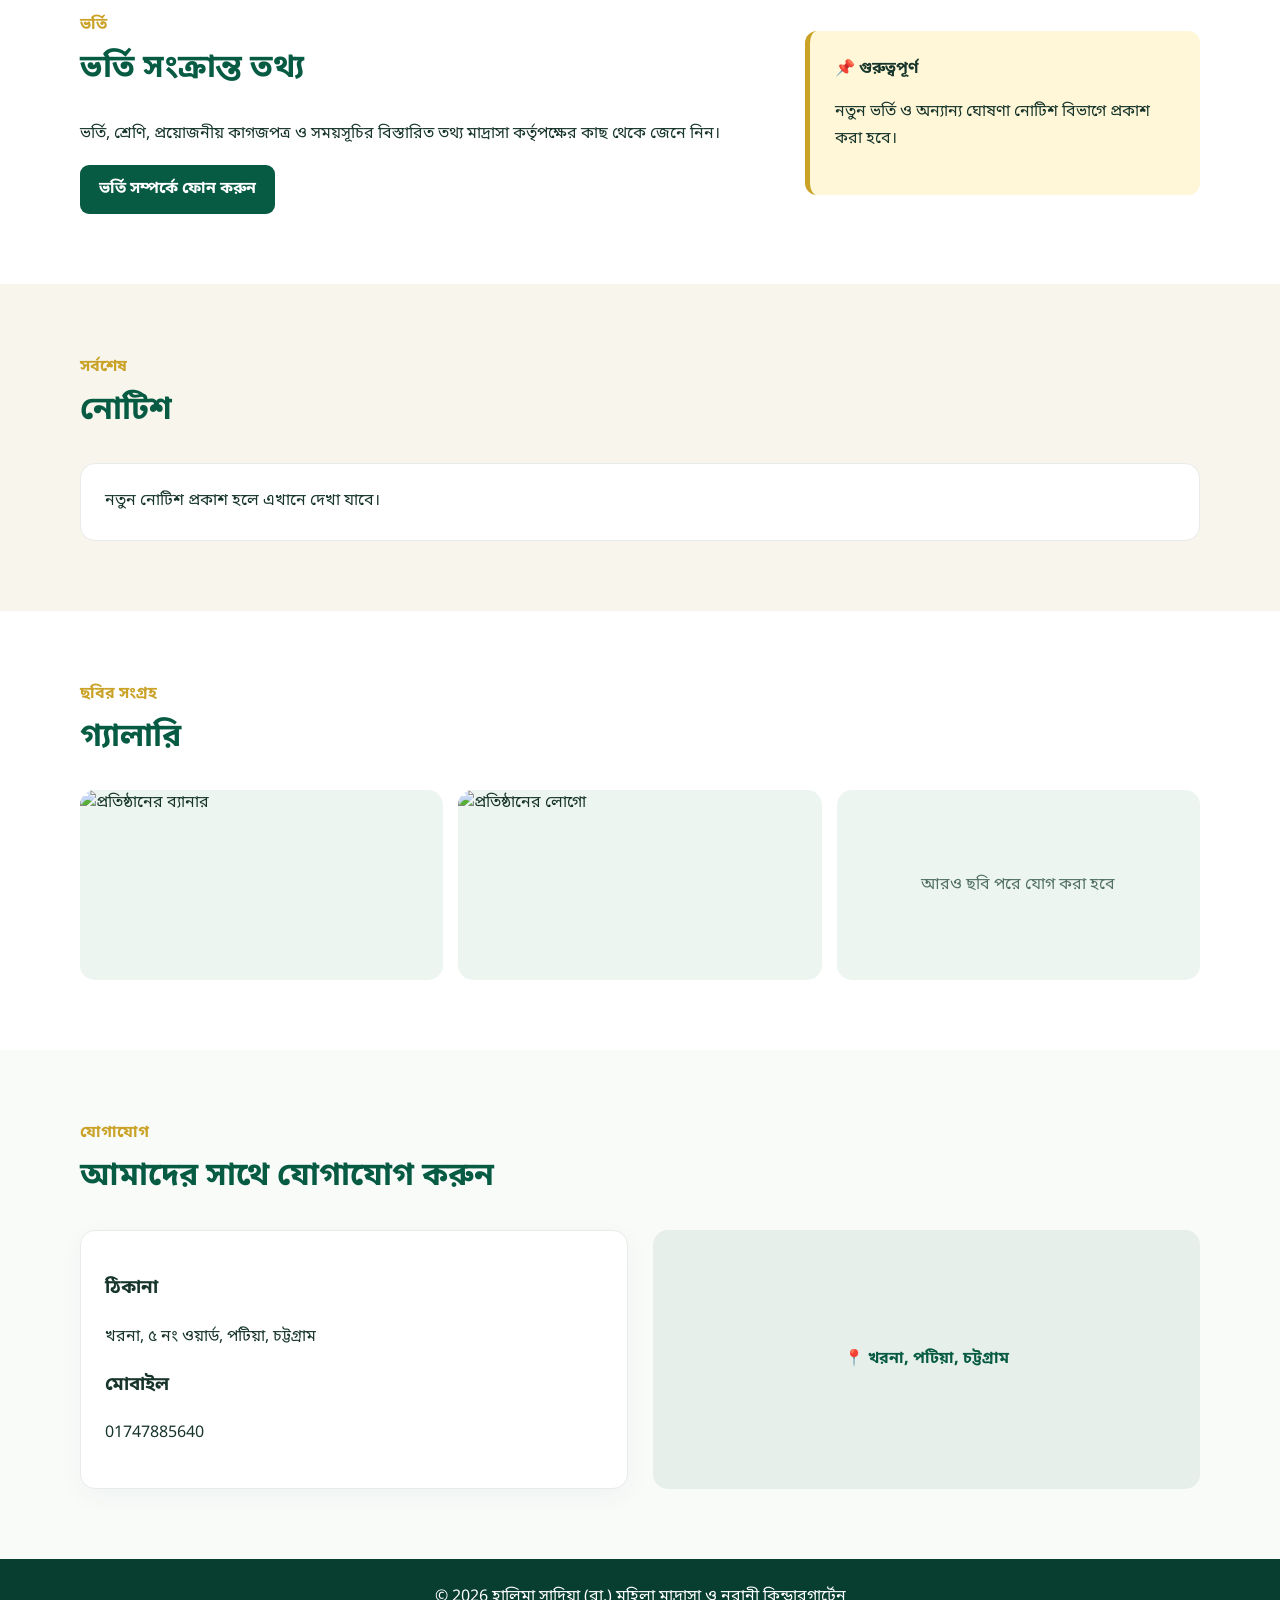
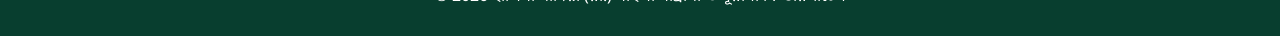
==== commit 1ca8e03a: "Add files via upload" ====
--- a/index.html
+++ b/index.html
@@ -8,44 +8,46 @@
   <link rel="stylesheet" href="style.css">
 </head>
 <body>
-<header class="top">
-  <div class="container topbar">
-    <span>📍 খরনা, ৫ নং ওয়ার্ড, পটিয়া, চট্টগ্রাম</span>
-    <a href="tel:01747885640">📞 01747885640</a>
+
+<header class="site-header">
+  <div class="topbar">
+    <div class="container topbar-inner">
+      <span>📍 খরনা, ৫ নং ওয়ার্ড, পটিয়া, চট্টগ্রাম</span>
+      <a href="tel:01747885640">📞 01747885640</a>
+    </div>
+  </div>
+
+  <nav class="nav">
+    <div class="container nav-inner">
+      <a class="mini-brand" href="#home">
+        <img src="assets/logo.jpg" alt="মাদ্রাসার লোগো">
+        <span>হালিমা সাদিয়া (রা.)</span>
+      </a>
+      <button class="menu" aria-label="মেনু" onclick="document.querySelector('.links').classList.toggle('show')">☰</button>
+      <div class="links">
+        <a href="#home">হোম</a>
+        <a href="#about">আমাদের সম্পর্কে</a>
+        <a href="#programs">বিভাগসমূহ</a>
+        <a href="#admission">ভর্তি</a>
+        <a href="result.html" class="result-link">📊 ফলাফল</a>
+        <a href="#notice">নোটিশ</a>
+        <a href="#gallery">গ্যালারি</a>
+        <a href="#contact">যোগাযোগ</a>
+      </div>
+    </div>
+  </nav>
+
+  <!-- নতুন ডিজাইনের ব্যানার -->
+  <div class="brand-banner">
+    <img src="assets/image1.png" alt="হালিমা সাদিয়া (রা.) মহিলা মাদ্রাসা ও নূরানী কিন্ডারগার্টেন">
   </div>
 </header>
-
-<section class="top-header-banner">
-  <div class="container text-center">
-    <h1 class="banner-title-bn">হালিমা সাদিয়া (রা.) মহিলা মাদ্রাসা ও নূরানী কিন্ডারগার্টেন</h1>
-    <div class="banner-title-ar" lang="ar" dir="rtl">مَدْرَسَةُ حَلِيمَةَ سَعْدِيَةَ (رَضِ) لِلْبَنَاتِ وَرَوْضَةُ الْأَطْفَالِ النُّورَانِيَّةِ</div>
-    <div class="banner-title-en" lang="en">Halima Sadia (RA) Women's Madrasa &amp; Nurani Kindergarten</div>
-  </div>
-</section>
-
-<nav class="nav">
-  <div class="container nav-inner">
-    <a class="brand" href="#home">
-      <img src="logo.jpg" alt="হালিমা সাদিয়া মাদ্রাসার লোগো">
-      <span class="brand-text">
-        <b class="brand-bn">হালিমা সাদিয়া (রা.)</b>
-      </span>
-    </a>
-    <button class="menu" aria-label="মেনু">☰</button>
-    <div class="links">
-      <a href="#home">হোম</a><a href="#about">আমাদের সম্পর্কে</a>
-      <a href="#programs">বিভাগসমূহ</a><a href="#admission">ভর্তি</a>
-      <a href="result.html" class="result-link">📊 ফলাফল</a>
-      <a href="#notice">নোটিশ</a><a href="#gallery">গ্যালারি</a><a href="#contact">যোগাযোগ</a>
-    </div>
-  </div>
-</nav>
 
 <main id="home">
 <section class="hero">
   <div class="container hero-grid">
     <div>
-      <span class="eyebrow">بِسْمِ اللَّهِ الرَّحْمَنِ الرَّحِيمِ</span>
+      <span class="eyebrow">بسم الله الرحمن الرحيم</span>
       <h1>দ্বীনি ও আধুনিক শিক্ষায়<br><strong>আদর্শ প্রজন্ম গড়ার প্রত্যয়</strong></h1>
       <p>হালিমা সাদিয়া (রা.) মহিলা মাদ্রাসা ও নূরানী কিন্ডারগার্টেন</p>
       <div class="actions">
@@ -54,8 +56,8 @@
       </div>
     </div>
     <div class="hero-card">
-      <img src="logo.jpg" alt="মাদ্রাসার লোগো">
-      <div><b>২০১৬ খ্রিস্টাব্দে প্রতিষ্ঠিত</b><br>খরনা, পটিয়া, চট্টগ্রাম</div>
+      <img src="assets/logo.jpg" alt="হালিমা সাদিয়া মাদ্রাসার লোগো">
+      <div><b>২০১৬ খ্রিস্টাব্দে প্রতিষ্ঠিত</b><br>খরনা, ৫ নং ওয়ার্ড, পটিয়া, চট্টগ্রাম</div>
     </div>
   </div>
 </section>
@@ -102,9 +104,9 @@
   <div class="container">
     <div class="section-head"><span>ছবির সংগ্রহ</span><h2>গ্যালারি</h2></div>
     <div class="gallery">
-      <figure><img src="logo.jpg" alt="মাদ্রাসার লোগো"><figcaption>ছবি ১ — লোগো</figcaption></figure>
-      <figure><div class="gallery-placeholder">ছবি ২</div><figcaption>পরবর্তীতে নতুন ছবি যোগ করা যাবে</figcaption></figure>
-      <figure><div class="gallery-placeholder">ছবি ৩</div><figcaption>পরবর্তীতে নতুন ছবি যোগ করা যাবে</figcaption></figure>
+      <div class="gallery-item"><img src="assets/image1.png" alt="প্রতিষ্ঠানের ব্যানার"></div>
+      <div class="gallery-item"><img src="assets/logo.jpg" alt="প্রতিষ্ঠানের লোগো"></div>
+      <div class="gallery-placeholder">আরও ছবি পরে যোগ করা হবে</div>
     </div>
   </div>
 </section>
--- a/style.css
+++ b/style.css
@@ -1,15 +1,75 @@
-@import url('https://fonts.googleapis.com/css2?family=Noto+Sans+Bengali:wght@400;500;600;700;800&family=Noto+Naskh+Arabic:wght@500;700&display=swap');
-:root{--green:#0b5d45;--green2:#08795a;--gold:#c9a227;--cream:#f7f5ec;--ink:#17352b;--white:#fff}
-*{box-sizing:border-box}html{scroll-behavior:smooth}body{margin:0;font-family:'Noto Sans Bengali',sans-serif;color:var(--ink);background:#fff;line-height:1.7}
-a{color:inherit;text-decoration:none}.container{width:min(1120px,92%);margin:auto}.top{background:var(--green);color:#fff;font-size:14px}.topbar{display:flex;justify-content:space-between;padding:7px 0}
-.text-center{text-align:center}
-
-/* Top Header Banner for Title Lines */
-.top-header-banner{background:linear-gradient(135deg, #ffffff, #f0f7f4);padding:22px 15px;border-bottom:3px solid var(--green);box-shadow:0 2px 10px rgba(0,0,0,0.04)}
-.banner-title-bn{font-size:clamp(20px,3.5vw,30px);font-weight:800;color:var(--green);margin:0 0 4px 0;line-height:1.3}
-.banner-title-ar{font-family:'Noto Naskh Arabic',serif;font-size:clamp(17px,2.8vw,23px);font-weight:700;color:#8c6d1b;margin:0 0 4px 0;line-height:1.4}
-.banner-title-en{font-family:Georgia,serif;font-size:clamp(13px,2vw,17px);font-weight:700;color:#3f6257;margin:0;letter-spacing:0.3px}
-
-.nav{position:sticky;top:0;z-index:10;background:#fff;box-shadow:0 2px 16px #0001}.nav-inner{min-height:60px;display:flex;align-items:center;justify-content:space-between;gap:20px}.brand{display:flex;align-items:center;gap:10px;font-weight:800;color:var(--green);font-size:17px;min-width:0}.brand img{width:45px;height:45px;object-fit:contain;border-radius:50%;flex:0 0 auto}.brand-text{display:flex;flex-direction:column;line-height:1.25;min-width:0}.brand-bn{font-size:17px}.links{display:flex;gap:18px;align-items:center;font-size:14px;font-weight:600}.links a:hover{color:var(--gold)}.result-link{background:var(--green);color:#fff!important;padding:7px 12px;border-radius:8px}.menu{display:none;border:0;background:none;font-size:26px}
-.hero{background:linear-gradient(135deg,#eef7f2,#fff9e8);padding:60px 0}.hero-grid{display:grid;grid-template-columns:1.4fr .8fr;gap:50px;align-items:center}.eyebrow{color:var(--gold);font-size:18px}.hero h1{font-size:clamp(32px,5vw,58px);line-height:1.35;margin:15px 0}.hero h1 strong{color:var(--green)}.hero p{font-size:18px}.actions{display:flex;gap:12px;margin-top:25px}.btn{display:inline-block;background:var(--green);color:#fff;border:0;border-radius:9px;padding:11px 19px;font:inherit;font-weight:700;cursor:pointer}.btn:hover{background:var(--green2)}.ghost{background:#fff;color:var(--green);border:1px solid var(--green)}.hero-card{background:#fff;padding:25px;border-radius:20px;text-align:center;box-shadow:0 18px 50px #174d3a18}.hero-card img{width:220px;max-width:80%;height:auto}.section{padding:70px 0}.alt{background:var(--cream)}.section-head span{color:var(--gold);font-weight:700}.section-head h1,.section-head h2{margin:3px 0 25px;font-size:32px;color:var(--green)}.center{text-align:center}.two{display:grid;grid-template-columns:1fr 1fr;gap:25px}.cards{display:grid;grid-template-columns:repeat(3,1fr);gap:22px}.card{background:#fff;border:1px solid #e8ece8;border-radius:15px;padding:24px;box-shadow:0 7px 25px #174d3a0b}.alt .card{box-shadow:none}.icon{font-size:35px}.feature{display:grid;grid-template-columns:1.4fr .8fr;gap:35px;align-items:center}.notice-box{background:#fff7d8;border-left:5px solid var(--gold);padding:25px;border-radius:12px}.gallery{display:grid;grid-template-columns:repeat(3,1fr);gap:15px}.gallery figure{margin:0;background:#fff;border:1px solid #e8ece8;border-radius:15px;overflow:hidden}.gallery img{display:block;width:100%;height:170px;object-fit:cover}.gallery figcaption{padding:10px 12px;font-size:14px;font-weight:600;color:#527065}.gallery-placeholder{height:170px;background:linear-gradient(135deg,#dceee7,#f4eac2);display:grid;place-items:center;color:#527065}.map{min-height:230px;border-radius:15px;background:#e6efe9;display:grid;place-items:center;color:var(--green);font-weight:700}.contact{background:#f9fbf9}footer{background:#083e2f;color:#fff;text-align:center;padding:25px}.narrow{max-width:720px}.result-page{padding:60px 0;min-height:80vh;background:linear-gradient(#f5faf7,#fff)}.result-search{display:grid;gap:10px}.result-search input,.result-search select{padding:12px;border:1px solid #ccd8d2;border-radius:8px;font:inherit}.result-card{margin-top:20px}.hidden{display:none}.msg{color:#9a6512}.note{margin-top:20px;color:#64766f;font-size:14px}.back{color:var(--green);font-weight:700}.admin{padding:60px 0}.admin li{margin:8px 0}
-@media(max-width:850px){.links{display:none}.menu{display:block}.nav-inner{min-height:55px}.hero{padding:45px 0}.hero-grid,.feature,.two{grid-template-columns:1fr}.cards{grid-template-columns:1fr}.gallery{grid-template-columns:1fr 1fr}.topbar{display:block;text-align:center}.topbar a{display:block}.hero-card{order:-1}.hero h1{font-size:36px}}
+@import url('https://fonts.googleapis.com/css2?family=Noto+Sans+Bengali:wght@400;500;600;700;800&display=swap');
+:root{--green:#075b43;--green2:#08795a;--gold:#c9a227;--cream:#f7f5ec;--ink:#17352b;--white:#fff}
+*{box-sizing:border-box}
+html{scroll-behavior:smooth}
+body{margin:0;font-family:'Noto Sans Bengali',sans-serif;color:var(--ink);background:#fff;line-height:1.7}
+a{color:inherit;text-decoration:none}
+.container{width:min(1120px,92%);margin:auto}
+.topbar{background:var(--green);color:#fff;font-size:14px}
+.topbar-inner{display:flex;justify-content:space-between;padding:7px 0}
+.nav{background:#fff;box-shadow:0 2px 16px #0001;position:sticky;top:0;z-index:20}
+.nav-inner{min-height:68px;display:flex;align-items:center;justify-content:space-between;gap:20px}
+.mini-brand{display:flex;align-items:center;gap:10px;font-weight:800;color:var(--green);font-size:17px}
+.mini-brand img{width:48px;height:48px;object-fit:contain;border-radius:50%}
+.links{display:flex;gap:16px;align-items:center;font-size:14px;font-weight:600}
+.links a:hover{color:var(--gold)}
+.result-link{background:var(--green);color:#fff!important;padding:7px 12px;border-radius:8px}
+.menu{display:none;border:0;background:none;font-size:28px;color:var(--green)}
+.brand-banner{background:#f6f4e9;border-bottom:4px solid var(--gold);overflow:hidden}
+.brand-banner img{display:block;width:100%;height:auto;max-height:360px;object-fit:cover;object-position:center}
+.hero{background:linear-gradient(135deg,#eef7f2,#fff9e8);padding:70px 0}
+.hero-grid{display:grid;grid-template-columns:1.4fr .8fr;gap:50px;align-items:center}
+.eyebrow{color:var(--gold);font-size:18px}
+.hero h1{font-size:clamp(32px,5vw,58px);line-height:1.35;margin:15px 0}
+.hero h1 strong{color:var(--green)}
+.hero p{font-size:18px}
+.actions{display:flex;gap:12px;margin-top:25px}
+.btn{display:inline-block;background:var(--green);color:#fff;border:0;border-radius:9px;padding:11px 19px;font:inherit;font-weight:700;cursor:pointer}
+.btn:hover{background:var(--green2)}
+.ghost{background:#fff;color:var(--green);border:1px solid var(--green)}
+.hero-card{background:#fff;padding:25px;border-radius:20px;text-align:center;box-shadow:0 18px 50px #174d3a18}
+.hero-card img{width:220px;max-width:80%;height:auto}
+.section{padding:70px 0}
+.alt{background:var(--cream)}
+.section-head span{color:var(--gold);font-weight:700}
+.section-head h1,.section-head h2{margin:3px 0 25px;font-size:32px;color:var(--green)}
+.two{display:grid;grid-template-columns:1fr 1fr;gap:25px}
+.cards{display:grid;grid-template-columns:repeat(3,1fr);gap:22px}
+.card{background:#fff;border:1px solid #e8ece8;border-radius:15px;padding:24px;box-shadow:0 7px 25px #174d3a0b}
+.alt .card{box-shadow:none}
+.icon{font-size:35px}
+.feature{display:grid;grid-template-columns:1.4fr .8fr;gap:35px;align-items:center}
+.notice-box{background:#fff7d8;border-left:5px solid var(--gold);padding:25px;border-radius:12px}
+.gallery{display:grid;grid-template-columns:repeat(3,1fr);gap:15px}
+.gallery-item,.gallery-placeholder{height:190px;border-radius:15px;overflow:hidden;background:#edf5f0;display:grid;place-items:center}
+.gallery-item img{width:100%;height:100%;object-fit:cover}
+.gallery-placeholder{color:#527065}
+.map{min-height:230px;border-radius:15px;background:#e6efe9;display:grid;place-items:center;color:var(--green);font-weight:700}
+.contact{background:#f9fbf9}
+footer{background:#083e2f;color:#fff;text-align:center;padding:25px}
+.result-page{padding:60px 0;min-height:80vh;background:linear-gradient(#f5faf7,#fff)}
+.result-search{display:grid;gap:10px}
+.result-search input,.result-search select{padding:12px;border:1px solid #ccd8d2;border-radius:8px;font:inherit}
+.result-card{margin-top:20px}
+.hidden{display:none}
+.msg{color:#9a6512}
+.note{margin-top:20px;color:#64766f;font-size:14px}
+.back{color:var(--green);font-weight:700}
+.admin{padding:60px 0}
+.admin li{margin:8px 0}
+@media(max-width:850px){
+  .topbar-inner{display:block;text-align:center}
+  .topbar-inner a{display:block}
+  .nav-inner{min-height:62px}
+  .menu{display:block}
+  .links{display:none;position:absolute;left:0;right:0;top:62px;background:#fff;padding:12px 5%;box-shadow:0 8px 20px #0002;flex-direction:column;align-items:stretch}
+  .links.show{display:flex}
+  .links a{padding:8px 4px}
+  .brand-banner img{max-height:300px;object-fit:cover}
+  .hero{padding:45px 0}
+  .hero-grid,.feature,.two{grid-template-columns:1fr}
+  .cards{grid-template-columns:1fr}
+  .gallery{grid-template-columns:1fr}
+  .hero-card{order:-1}
+  .hero h1{font-size:36px}
+}
